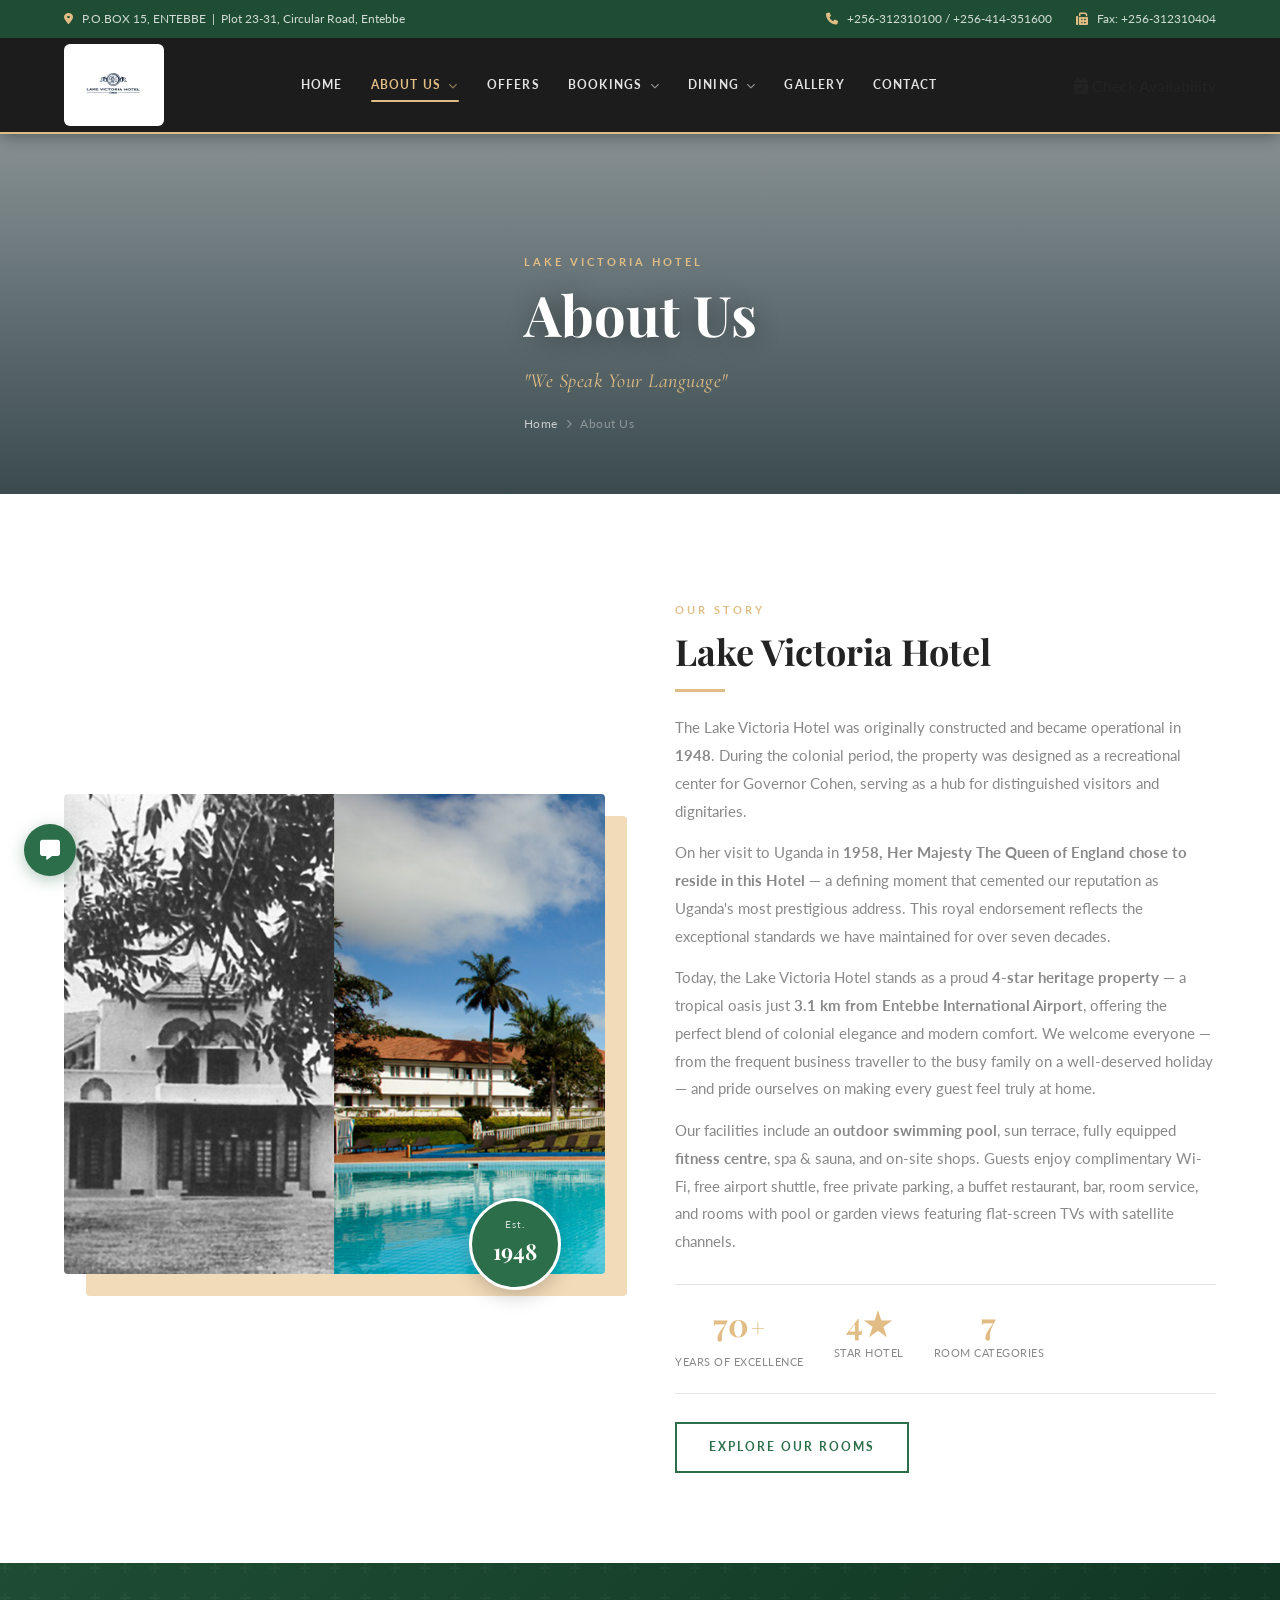
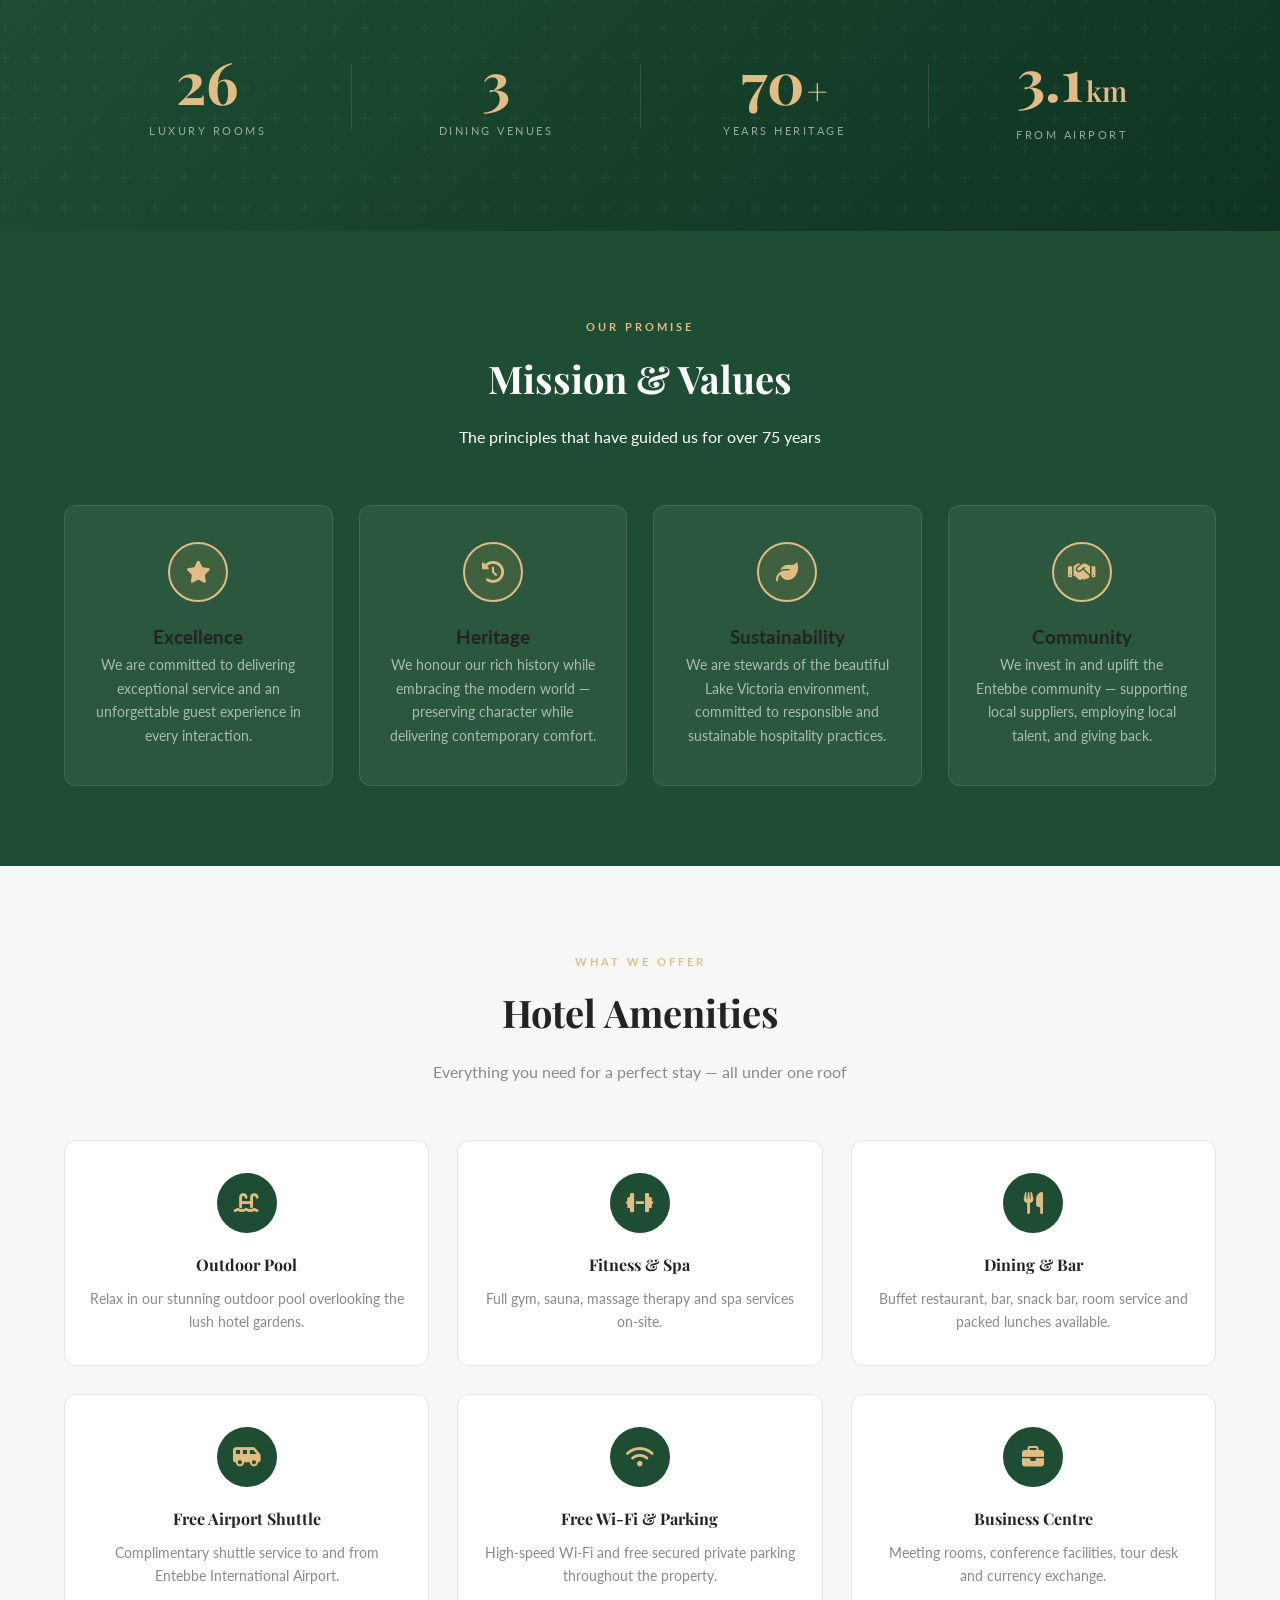
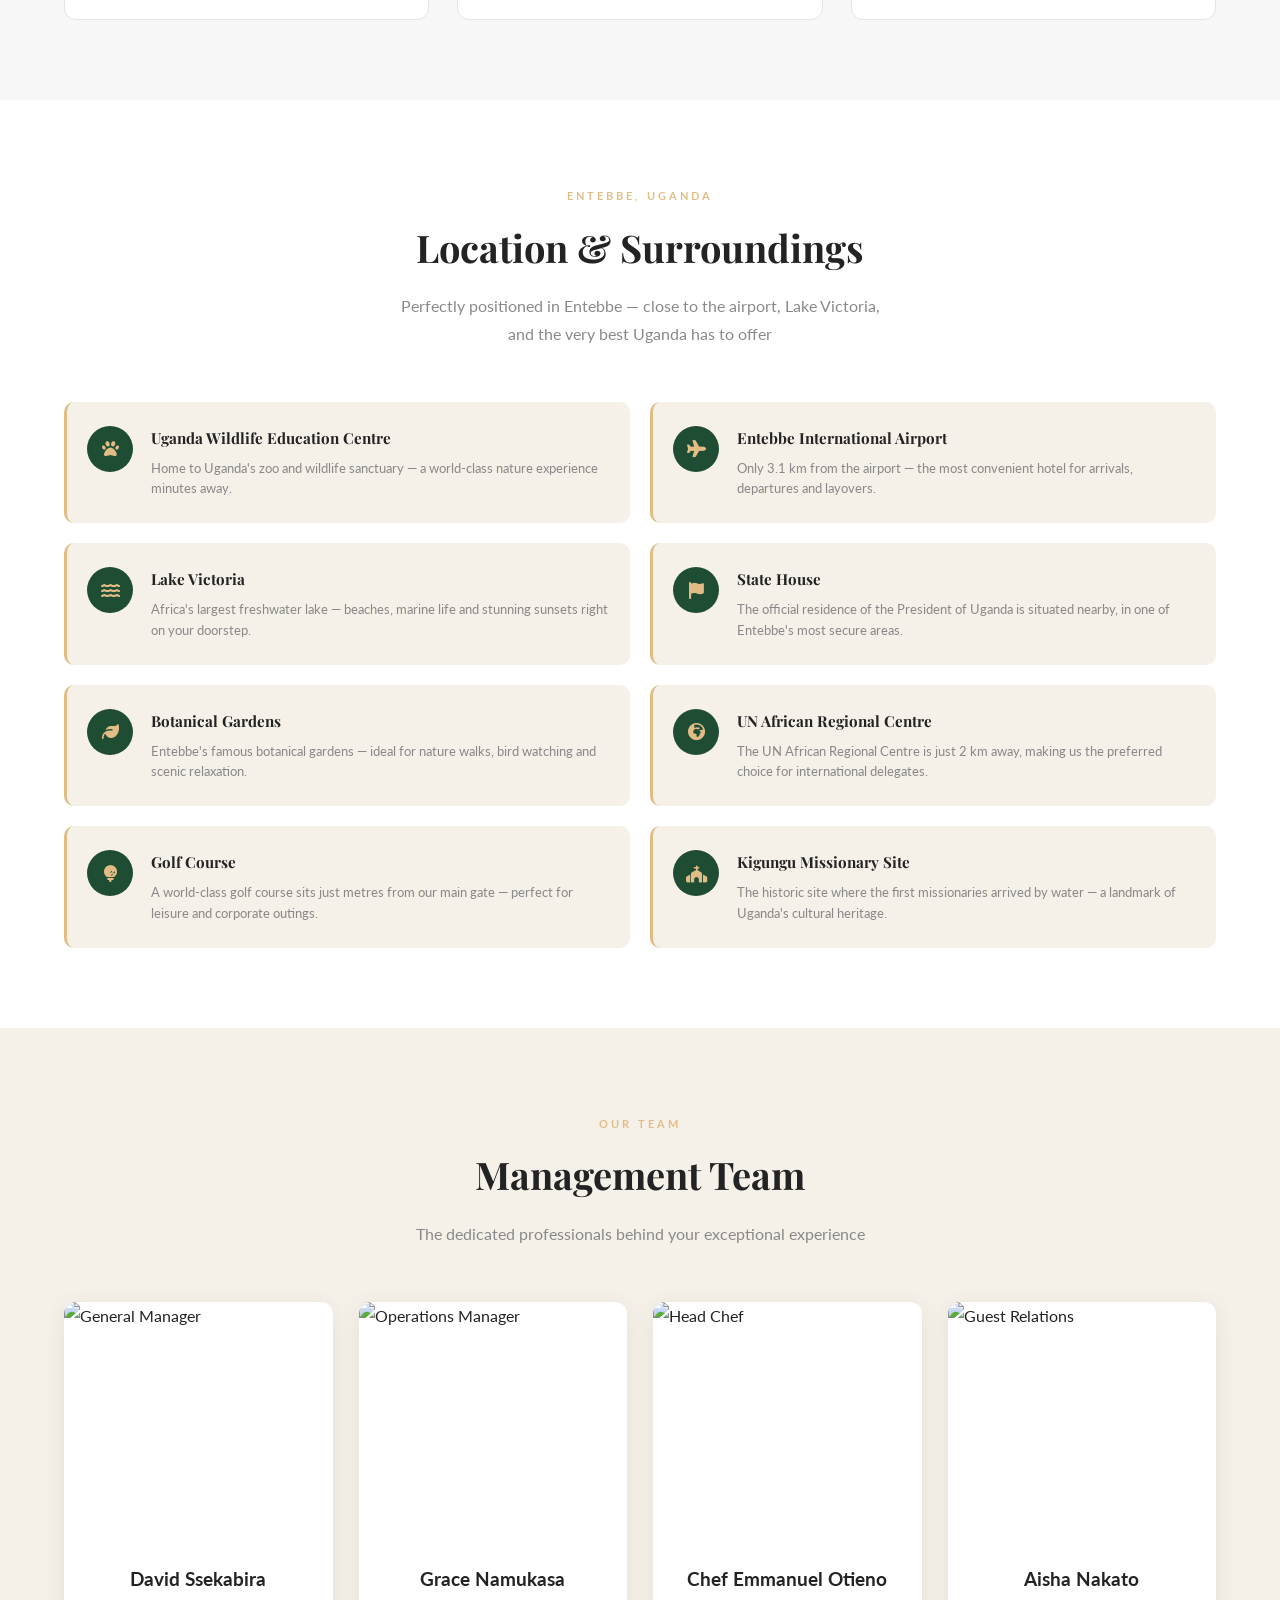
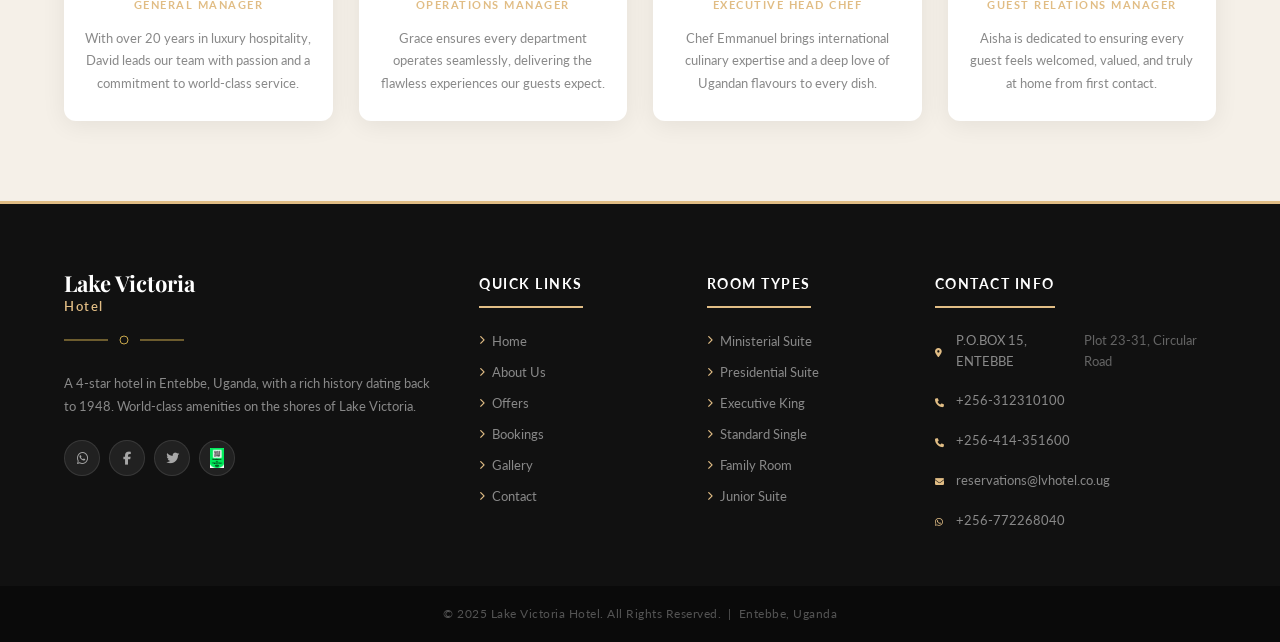
==== about.html @ cc5ab594 "Add files via upload" ====
﻿<!DOCTYPE html>
<html lang="en">
<head>
    <meta charset="UTF-8">
    <meta name="viewport" content="width=device-width, initial-scale=1.0">
    <title>About Us | Lake Victoria Hotel</title>
    <meta name="description" content="Discover the rich history and heritage of Lake Victoria Hotel, Entebbe's premier 4-star destination since 1948.">
    <meta name="theme-color" content="#2c6e49">
    <meta property="og:title" content="About Us | Lake Victoria Hotel">
    <meta property="og:description" content="Discover the rich history and heritage of Lake Victoria Hotel, Entebbe's premier 4-star destination since 1948.">
    <meta property="og:type" content="website">
    <meta property="og:url" content="https://www.lvhotel.co.ug/about.html">
    <meta property="og:image" content="https://images.unsplash.com/photo-1551882547-ff40c63fe2fa?w=1200&q=80">
    <link rel="preconnect" href="https://fonts.googleapis.com">
    <link rel="preconnect" href="https://fonts.gstatic.com" crossorigin>
    <link href="https://fonts.googleapis.com/css2?family=Playfair+Display:ital,wght@0,400;0,600;0,700;1,400&family=Cormorant+Garamond:ital,wght@0,400;0,600;1,400;1,600&family=Lato:wght@300;400;700&display=swap" rel="stylesheet">
    <link rel="stylesheet" href="css/style.css">
    <link rel="stylesheet" href="https://cdnjs.cloudflare.com/ajax/libs/font-awesome/6.4.0/css/all.min.css">
</head>
<body>

    <div id="preloader">
        <div class="preloader-inner">
            <div class="preloader-logo">LVH</div>
            <div class="preloader-tagline">Lake Victoria Hotel</div>
            <div class="preloader-bar"><div class="preloader-bar-fill"></div></div>
        </div>
    </div>
    <div id="scroll-progress"></div>

    <div class="top-bar">
        <div class="container">
            <div class="top-bar-left"><a href="https://www.google.com/maps/place/Lake+Victoria+Hotel/@0.0612,32.4435,17z" target="_blank" rel="noopener" class="top-bar-map-link"><i class="fas fa-map-marker-alt"></i> P.O.BOX 15, ENTEBBE &nbsp;|&nbsp; Plot 23-31, Circular Road, Entebbe</a></div>
            <div class="top-bar-right">
                <span><i class="fas fa-phone"></i> <a href="tel:+256312310100" class="top-bar-tel">+256-312310100</a> / <a href="tel:+256414351600" class="top-bar-tel">+256-414-351600</a></span>
                <span><i class="fas fa-fax"></i> Fax: +256-312310404</span>
            </div>
        </div>
    </div>

    <header class="header" id="header">
        <div class="container">
            <div class="header-inner">
                <a href="index.html" class="site-logo-link"><img src="assets/Hotel_Logo.png" alt="Lake Victoria Hotel" class="site-logo-img"></a>
                <nav class="main-nav" id="mainNav">
                    <button class="nav-close-btn" id="navCloseBtn" aria-label="Close menu"><i class="fas fa-times"></i></button>
                    <ul>
                        <li><a href="index.html" class="nav-link">Home</a></li>
                        <li class="has-dropdown">
                            <a href="about.html" class="nav-link">About Us <i class="fas fa-chevron-down fa-xs"></i></a>
                            <ul class="dropdown">
                                <li><a href="about.html">About Lake Victoria Hotel</a></li>
                                <li><a href="about.html#management">Management Team</a></li>
                            </ul>
                        </li>
                        <li><a href="offers.html" class="nav-link">Offers</a></li>
                        <li class="has-dropdown">
                            <a href="bookings.html" class="nav-link">Bookings <i class="fas fa-chevron-down fa-xs"></i></a>
                            <ul class="dropdown">
                                <li><a href="bookings.html#ministerial">Ministerial Suite</a></li>
                                <li><a href="bookings.html#presidential">Presidential Suite</a></li>
                                <li><a href="bookings.html#executive-king">Executive King</a></li>
                                <li><a href="bookings.html#standard">Standard Single Room</a></li>
                                <li><a href="bookings.html#family">Family Room</a></li>
                                <li><a href="bookings.html#executive-twin">Executive Twin Room</a></li>
                                <li><a href="bookings.html#junior">Junior Suite</a></li>
                            </ul>
                        </li>
                        <li class="has-dropdown">
                            <a href="dining.html" class="nav-link">Dining <i class="fas fa-chevron-down fa-xs"></i></a>
                            <ul class="dropdown">
                                <li><a href="dining.html#buffet">Buffet Restaurant</a></li>
                                <li><a href="dining.html#menu">Menu</a></li>
                            </ul>
                        </li>
                        <li><a href="gallery.html" class="nav-link">Gallery</a></li>
                        <li><a href="contact.html" class="nav-link">Contact</a></li>
                    </ul>
                </nav>
                <div class="nav-overlay" id="navOverlay"></div>
                <a href="bookings.html" class="nav-book-btn" aria-label="Book Now">
                    <i class="fas fa-calendar-check"></i>
                    <span>Check Availability</span>
                </a>
                <button class="mobile-toggle" id="mobileToggle" aria-label="Toggle navigation">
                    <span></span><span></span><span></span>
                </button>
            </div>
        </div>
    </header>

    <!-- Page Banner -->
    <section class="page-banner" style="background-image: url('https://images.unsplash.com/photo-1551882547-ff40c63fe2fa?w=1600&q=80')">
        <div class="page-banner-overlay"></div>
        <div class="container">
            <div class="page-banner-content">
                <span class="label">Lake Victoria Hotel</span>
                <h1>About Us</h1>
                <p class="banner-tagline">"We Speak Your Language"</p>
                <nav class="breadcrumb" aria-label="breadcrumb">
                    <a href="index.html">Home</a>
                    <span><i class="fas fa-chevron-right fa-xs"></i></span>
                    <span>About Us</span>
                </nav>
            </div>
        </div>
    </section>

    <!-- Full About Section -->
    <section class="about-section" id="about">
        <div class="container">
            <div class="about-grid">
                <div class="about-image-wrap">
                    <img src="assets/historical.jpg" alt="Lake Victoria Hotel — historical photo">
                    <div class="about-badge">
                        <span class="badge-year">Est.</span>
                        <span class="badge-num">1948</span>
                    </div>
                </div>
                <div class="about-content">
                    <span class="label">Our Story</span>
                    <h2>Lake Victoria Hotel</h2>
                    <div class="divider"></div>
                    <p>The Lake Victoria Hotel was originally constructed and became operational in <strong>1948</strong>. During the colonial period, the property was designed as a recreational center for Governor Cohen, serving as a hub for distinguished visitors and dignitaries.</p>
                    <p>On her visit to Uganda in <strong>1958, Her Majesty The Queen of England chose to reside in this Hotel</strong> — a defining moment that cemented our reputation as Uganda's most prestigious address. This royal endorsement reflects the exceptional standards we have maintained for over seven decades.</p>
                    <p>Today, the Lake Victoria Hotel stands as a proud <strong>4-star heritage property</strong> — a tropical oasis just <strong>3.1 km from Entebbe International Airport</strong>, offering the perfect blend of colonial elegance and modern comfort. We welcome everyone — from the frequent business traveller to the busy family on a well-deserved holiday — and pride ourselves on making every guest feel truly at home.</p>
                    <p>Our facilities include an <strong>outdoor swimming pool</strong>, sun terrace, fully equipped <strong>fitness centre</strong>, spa &amp; sauna, and on-site shops. Guests enjoy complimentary Wi-Fi, free airport shuttle, free private parking, a buffet restaurant, bar, room service, and rooms with pool or garden views featuring flat-screen TVs with satellite channels.</p>
                    <div class="about-stats">
                        <div class="stat">
                            <div class="stat-num"><strong class="counter" data-target="75">0</strong><span class="counter-suffix">+</span></div>
                            <span>Years of Excellence</span>
                        </div>
                        <div class="stat">
                            <div class="stat-num"><strong>4★</strong></div>
                            <span>Star Hotel</span>
                        </div>
                        <div class="stat">
                            <div class="stat-num"><strong class="counter" data-target="7">0</strong></div>
                            <span>Room Categories</span>
                        </div>
                    </div>
                    <a href="bookings.html" class="btn btn-outline">Explore Our Rooms</a>
                </div>
            </div>
        </div>
    </section>

    <!-- Stats Banner -->
    <section class="stats-banner">
        <div class="container">
            <div class="stats-banner-grid">
                <div class="stats-banner-item">
                    <div class="sb-num-wrap"><span class="sb-num counter" data-target="28">0</span></div>
                    <span class="sb-label">Luxury Rooms</span>
                </div>
                <div class="stats-banner-divider"></div>
                <div class="stats-banner-item">
                    <div class="sb-num-wrap"><span class="sb-num counter" data-target="3">0</span></div>
                    <span class="sb-label">Dining Venues</span>
                </div>
                <div class="stats-banner-divider"></div>
                <div class="stats-banner-item">
                    <div class="sb-num-wrap"><span class="sb-num counter" data-target="75">0</span><span class="sb-num sb-plus">+</span></div>
                    <span class="sb-label">Years Heritage</span>
                </div>
                <div class="stats-banner-divider"></div>
                <div class="stats-banner-item">
                    <div class="sb-num-wrap"><span class="sb-num">3.1</span><span class="sb-unit">km</span></div>
                    <span class="sb-label">From Airport</span>
                </div>
            </div>
        </div>
    </section>

    <!-- Mission & Values -->
    <section class="values-section">
        <div class="container">
            <div class="section-header">
                <span class="label">Our Promise</span>
                <h2>Mission &amp; Values</h2>
                <p>The principles that have guided us for over 75 years</p>
            </div>
            <div class="values-grid">
                <div class="value-card">
                    <div class="value-icon"><i class="fas fa-star"></i></div>
                    <h3>Excellence</h3>
                    <p>We are committed to delivering exceptional service and an unforgettable guest experience in every interaction.</p>
                </div>
                <div class="value-card">
                    <div class="value-icon"><i class="fas fa-history"></i></div>
                    <h3>Heritage</h3>
                    <p>We honour our rich history while embracing the modern world — preserving character while delivering contemporary comfort.</p>
                </div>
                <div class="value-card">
                    <div class="value-icon"><i class="fas fa-leaf"></i></div>
                    <h3>Sustainability</h3>
                    <p>We are stewards of the beautiful Lake Victoria environment, committed to responsible and sustainable hospitality practices.</p>
                </div>
                <div class="value-card">
                    <div class="value-icon"><i class="fas fa-handshake"></i></div>
                    <h3>Community</h3>
                    <p>We invest in and uplift the Entebbe community — supporting local suppliers, employing local talent, and giving back.</p>
                </div>
            </div>
        </div>
    </section>

    <!-- Amenities Highlights -->
    <section class="amenities-strip-section">
        <div class="container">
            <div class="section-header">
                <span class="label">What We Offer</span>
                <h2>Hotel Amenities</h2>
                <p>Everything you need for a perfect stay — all under one roof</p>
            </div>
            <div class="amenities-strip-grid">
                <div class="amenity-strip-card">
                    <div class="amenity-strip-icon"><i class="fas fa-swimming-pool"></i></div>
                    <h4>Outdoor Pool</h4>
                    <p>Relax in our stunning outdoor pool overlooking the lush hotel gardens.</p>
                </div>
                <div class="amenity-strip-card">
                    <div class="amenity-strip-icon"><i class="fas fa-dumbbell"></i></div>
                    <h4>Fitness &amp; Spa</h4>
                    <p>Full gym, sauna, massage therapy and spa services on-site.</p>
                </div>
                <div class="amenity-strip-card">
                    <div class="amenity-strip-icon"><i class="fas fa-utensils"></i></div>
                    <h4>Dining &amp; Bar</h4>
                    <p>Buffet restaurant, bar, snack bar, room service and packed lunches available.</p>
                </div>
                <div class="amenity-strip-card">
                    <div class="amenity-strip-icon"><i class="fas fa-shuttle-van"></i></div>
                    <h4>Free Airport Shuttle</h4>
                    <p>Complimentary shuttle service to and from Entebbe International Airport.</p>
                </div>
                <div class="amenity-strip-card">
                    <div class="amenity-strip-icon"><i class="fas fa-wifi"></i></div>
                    <h4>Free Wi-Fi &amp; Parking</h4>
                    <p>High-speed Wi-Fi and free secured private parking throughout the property.</p>
                </div>
                <div class="amenity-strip-card">
                    <div class="amenity-strip-icon"><i class="fas fa-briefcase"></i></div>
                    <h4>Business Centre</h4>
                    <p>Meeting rooms, conference facilities, tour desk and currency exchange.</p>
                </div>
            </div>
        </div>
    </section>

    <!-- Location & Surroundings -->
    <section class="surroundings-section">
        <div class="container">
            <div class="section-header">
                <span class="label">Entebbe, Uganda</span>
                <h2>Location &amp; Surroundings</h2>
                <p>Perfectly positioned in Entebbe — close to the airport, Lake Victoria, and the very best Uganda has to offer</p>
            </div>
            <div class="surroundings-grid" id="surroundingsGrid">
                <div class="surrounding-card">
                    <div class="surrounding-icon"><i class="fas fa-paw"></i></div>
                    <div class="surrounding-body">
                        <h4>Uganda Wildlife Education Centre</h4>
                        <p>Home to Uganda's zoo and wildlife sanctuary — a world-class nature experience minutes away.</p>
                    </div>
                </div>
                <div class="surrounding-card">
                    <div class="surrounding-icon"><i class="fas fa-plane"></i></div>
                    <div class="surrounding-body">
                        <h4>Entebbe International Airport</h4>
                        <p>Only 3.1 km from the airport — the most convenient hotel for arrivals, departures and layovers.</p>
                    </div>
                </div>
                <div class="surrounding-card">
                    <div class="surrounding-icon"><i class="fas fa-water"></i></div>
                    <div class="surrounding-body">
                        <h4>Lake Victoria</h4>
                        <p>Africa's largest freshwater lake — beaches, marine life and stunning sunsets right on your doorstep.</p>
                    </div>
                </div>
                <div class="surrounding-card">
                    <div class="surrounding-icon"><i class="fas fa-flag"></i></div>
                    <div class="surrounding-body">
                        <h4>State House</h4>
                        <p>The official residence of the President of Uganda is situated nearby, in one of Entebbe's most secure areas.</p>
                    </div>
                </div>
                <div class="surrounding-card">
                    <div class="surrounding-icon"><i class="fas fa-leaf"></i></div>
                    <div class="surrounding-body">
                        <h4>Botanical Gardens</h4>
                        <p>Entebbe's famous botanical gardens — ideal for nature walks, bird watching and scenic relaxation.</p>
                    </div>
                </div>
                <div class="surrounding-card">
                    <div class="surrounding-icon"><i class="fas fa-globe-africa"></i></div>
                    <div class="surrounding-body">
                        <h4>UN African Regional Centre</h4>
                        <p>The UN African Regional Centre is just 2 km away, making us the preferred choice for international delegates.</p>
                    </div>
                </div>
                <div class="surrounding-card">
                    <div class="surrounding-icon"><i class="fas fa-golf-ball"></i></div>
                    <div class="surrounding-body">
                        <h4>Golf Course</h4>
                        <p>A world-class golf course sits just metres from our main gate — perfect for leisure and corporate outings.</p>
                    </div>
                </div>
                <div class="surrounding-card">
                    <div class="surrounding-icon"><i class="fas fa-church"></i></div>
                    <div class="surrounding-body">
                        <h4>Kigungu Missionary Site</h4>
                        <p>The historic site where the first missionaries arrived by water — a landmark of Uganda's cultural heritage.</p>
                    </div>
                </div>
            </div>
        </div>
    </section>

    <!-- Management Team -->
    <section class="management-section" id="management">
        <div class="container">
            <div class="section-header">
                <span class="label">Our Team</span>
                <h2>Management Team</h2>
                <p>The dedicated professionals behind your exceptional experience</p>
            </div>
            <div class="management-grid" id="mgmtTeamGrid">
                <div class="mgmt-card">
                    <div class="mgmt-img">
                        <img src="https://images.unsplash.com/photo-1560250097-0b93528c311a?w=400&q=80" alt="General Manager" loading="lazy">
                    </div>
                    <div class="mgmt-body">
                        <h3>David Ssekabira</h3>
                        <span class="mgmt-role">General Manager</span>
                        <p>With over 20 years in luxury hospitality, David leads our team with passion and a commitment to world-class service.</p>
                    </div>
                </div>
                <div class="mgmt-card">
                    <div class="mgmt-img">
                        <img src="https://images.unsplash.com/photo-1573497019940-1c28c88b4f3e?w=400&q=80" alt="Operations Manager" loading="lazy">
                    </div>
                    <div class="mgmt-body">
                        <h3>Grace Namukasa</h3>
                        <span class="mgmt-role">Operations Manager</span>
                        <p>Grace ensures every department operates seamlessly, delivering the flawless experiences our guests expect.</p>
                    </div>
                </div>
                <div class="mgmt-card">
                    <div class="mgmt-img">
                        <img src="https://images.unsplash.com/photo-1581092795360-fd1ca04f0952?w=400&q=80" alt="Head Chef" loading="lazy">
                    </div>
                    <div class="mgmt-body">
                        <h3>Chef Emmanuel Otieno</h3>
                        <span class="mgmt-role">Executive Head Chef</span>
                        <p>Chef Emmanuel brings international culinary expertise and a deep love of Ugandan flavours to every dish.</p>
                    </div>
                </div>
                <div class="mgmt-card">
                    <div class="mgmt-img">
                        <img src="https://images.unsplash.com/photo-1508214751196-bcfd4ca60f91?w=400&q=80" alt="Guest Relations" loading="lazy">
                    </div>
                    <div class="mgmt-body">
                        <h3>Aisha Nakato</h3>
                        <span class="mgmt-role">Guest Relations Manager</span>
                        <p>Aisha is dedicated to ensuring every guest feels welcomed, valued, and truly at home from first contact.</p>
                    </div>
                </div>
            </div>
        </div>
    </section>

    <footer class="footer">
        <div class="footer-main"><div class="container"><div class="footer-grid">
            <div class="footer-col footer-brand">
                <div class="footer-logo">Lake Victoria<br><span>Hotel</span></div>
                <div class="footer-logo-ornament"><svg viewBox="0 0 120 12" xmlns="http://www.w3.org/2000/svg"><line x1="0" y1="6" x2="44" y2="6" stroke="#c9a84c" stroke-width="1"/><circle cx="60" cy="6" r="4" fill="none" stroke="#c9a84c" stroke-width="1"/><line x1="76" y1="6" x2="120" y2="6" stroke="#c9a84c" stroke-width="1"/></svg></div>
                <p>A 4-star hotel in Entebbe, Uganda, with a rich history dating back to 1948. World-class amenities on the shores of Lake Victoria.</p>
                <div class="footer-social">
                    <a href="https://wa.me/256772268040" target="_blank" rel="noopener" aria-label="WhatsApp"><i class="fab fa-whatsapp"></i></a>
                    <a href="#" target="_blank" rel="noopener" aria-label="Facebook"><i class="fab fa-facebook-f"></i></a>
                    <a href="#" target="_blank" rel="noopener" aria-label="Twitter"><i class="fab fa-twitter"></i></a>
                    <a href="#" aria-label="TripAdvisor" id="sfTripAdvisor"><img src="assets/tripadvisor-badge.png" alt="TripAdvisor" style="width:20px;height:20px;object-fit:contain;"></a>
                </div>
            </div>
            <div class="footer-col"><h4>Quick Links</h4><ul>
                <li><a href="index.html"><i class="fas fa-chevron-right fa-xs"></i> Home</a></li>
                <li><a href="about.html"><i class="fas fa-chevron-right fa-xs"></i> About Us</a></li>
                <li><a href="offers.html"><i class="fas fa-chevron-right fa-xs"></i> Offers</a></li>
                <li><a href="bookings.html"><i class="fas fa-chevron-right fa-xs"></i> Bookings</a></li>
                <li><a href="gallery.html"><i class="fas fa-chevron-right fa-xs"></i> Gallery</a></li>
                <li><a href="contact.html"><i class="fas fa-chevron-right fa-xs"></i> Contact</a></li>
            </ul></div>
            <div class="footer-col"><h4>Room Types</h4><ul>
                <li><a href="bookings.html#ministerial"><i class="fas fa-chevron-right fa-xs"></i> Ministerial Suite</a></li>
                <li><a href="bookings.html#presidential"><i class="fas fa-chevron-right fa-xs"></i> Presidential Suite</a></li>
                <li><a href="bookings.html#executive-king"><i class="fas fa-chevron-right fa-xs"></i> Executive King</a></li>
                <li><a href="bookings.html#standard"><i class="fas fa-chevron-right fa-xs"></i> Standard Single</a></li>
                <li><a href="bookings.html#family"><i class="fas fa-chevron-right fa-xs"></i> Family Room</a></li>
                <li><a href="bookings.html#junior"><i class="fas fa-chevron-right fa-xs"></i> Junior Suite</a></li>
            </ul></div>
            <div class="footer-col"><h4>Contact Info</h4><ul class="contact-list">
                <li><a href="https://www.google.com/maps/place/Lake+Victoria+Hotel/@0.0612,32.4435,17z" target="_blank" rel="noopener" class="footer-map-link"><i class="fas fa-map-marker-alt"></i> P.O.BOX 15, ENTEBBE<br><span>Plot 23-31, Circular Road</span></a></li>
                <li><a href="tel:+256312310100" class="footer-tel"><i class="fas fa-phone"></i> +256-312310100</a></li>
                <li><a href="tel:+256414351600" class="footer-tel"><i class="fas fa-phone"></i> +256-414-351600</a></li>
                <li><a href="mailto:reservations@lvhotel.co.ug" class="footer-tel"><i class="fas fa-envelope"></i> reservations@lvhotel.co.ug</a></li>
                <li><a href="https://wa.me/256772268040" target="_blank" rel="noopener" class="footer-tel"><i class="fab fa-whatsapp"></i> +256-772268040</a></li>
            </ul></div>
        </div></div></div>
        <div class="footer-bottom"><div class="container">
            <p>&copy; 2025 Lake Victoria Hotel. All Rights Reserved. &nbsp;|&nbsp; Entebbe, Uganda</p>
        </div></div>
    </footer>

    <button id="backToTop" class="back-to-top" aria-label="Back to top">
        <svg class="progress-ring" width="46" height="46" viewBox="0 0 46 46">
            <circle cx="23" cy="23" r="20" fill="none" stroke="rgba(255,255,255,0.15)" stroke-width="2"/>
            <circle id="progressRingFill" cx="23" cy="23" r="20" fill="none" stroke="#c9a84c" stroke-width="2" stroke-dasharray="125.7" stroke-dashoffset="125.7" stroke-linecap="round" transform="rotate(-90 23 23)"/>
        </svg>
        <i class="fas fa-arrow-up"></i>
    </button>
    <div class="mobile-book-bar" id="mobileBookBar">
        <span>Book Your Stay</span>
        <a href="bookings.html" class="btn btn-gold">BOOK NOW</a>
    </div>

    <!-- TripAdvisor Badge Modal -->
    <div class="ta-modal-overlay" id="taModalOverlay"></div>
    <div class="ta-modal" id="taModal">
        <button class="ta-modal-close" id="taModalClose">&times;</button>
        <img src="assets/tripadvisor-badge.png" alt="TripAdvisor Badge — Scan QR Code">
        <p>Scan the QR code to review us on TripAdvisor</p>
    </div>

    <!-- Feedback Widget -->
    <button class="fb-float-btn" id="feedbackBtn" title="Leave Feedback"><i class="fas fa-comment-alt"></i></button>
    <div class="fb-overlay" id="feedbackOverlay"></div>
    <div class="fb-modal" id="feedbackModal">
        <button class="fb-close" id="feedbackClose">&times;</button>
        <div class="fb-content" id="feedbackForm">
            <h3>How was your experience?</h3>
            <p>We'd love to hear from you</p>
            <div class="fb-stars" id="fbStars"></div>
            <div class="fb-rating-label" id="fbRatingLabel"></div>
            <input type="text" id="fbName" placeholder="Your name *">
            <input type="text" id="fbRoomRef" placeholder="Room No. or Walk-in (e.g. Room 12 / Walk-in)">
            <input type="email" id="fbEmail" placeholder="Email (optional)">
            <textarea id="fbMessage" rows="3" placeholder="Tell us about your experience..."></textarea>
            <button class="btn btn-gold fb-submit" id="fbSubmitBtn">Submit Feedback</button>
        </div>
        <div class="fb-success" id="feedbackSuccess" style="display:none">
            <i class="fas fa-check-circle"></i>
            <h3>Thank you!</h3>
            <p>Your feedback has been received.</p>
        </div>
    </div>

    <script src="js/site-config.js"></script>
    <script src="js/main.js"></script>
</body>
</html>
---- css/style.css ----
/* =============================================
   Lake Victoria Hotel — Redesigned Stylesheet
   ============================================= */

/* --- Reset & Base --- */
*, *::before, *::after {
    margin: 0;
    padding: 0;
    box-sizing: border-box;
}

:root {
    --green:       #2c6e49;
    --green-dark:  #1e4d33;
    --green-light: #d4edda;
    --green-mid:   #3a8a5f;
    --gold:        #e1bd85;
    --gold-dark:   #c9a060;
    --gold-light:  #f2dbb8;
    --gold-muted:  #d4aa6e;
    --dark:        #232323;
    --gray:        #898989;
    --light:       #f7f7f7;
    --cream:       #f5f0e8;
    --cream-dark:  #ede5d0;
    --white:       #ffffff;
    --border:      #e4e4e4;
    --shadow:      0 4px 20px rgba(0,0,0,0.10);
    --shadow-lg:   0 20px 60px rgba(0,0,0,0.15);
    --transition:  all 0.3s ease;
    --font-heading: 'Playfair Display', Georgia, serif;
    --font-sub:     'Cormorant Garamond', Georgia, serif;
    --font-body:    'Lato', Arial, sans-serif;
}

html { scroll-behavior: smooth; }

body {
    font-family: var(--font-body);
    color: var(--dark);
    line-height: 1.7;
    background: var(--white);
}

a { text-decoration: none; color: inherit; }
ul { list-style: none; }
img { max-width: 100%; display: block; }
button { cursor: pointer; font-family: inherit; }

/* Custom Scrollbar */
::-webkit-scrollbar { width: 6px; }
::-webkit-scrollbar-track { background: var(--cream); }
::-webkit-scrollbar-thumb { background: var(--gold); border-radius: 3px; }
::-webkit-scrollbar-thumb:hover { background: var(--gold-dark); }

.container {
    max-width: 1200px;
    margin: 0 auto;
    padding: 0 24px;
}

/* --- Typography Helpers --- */
.label {
    display: inline-block;
    font-size: 11px;
    font-weight: 700;
    letter-spacing: 3px;
    text-transform: uppercase;
    color: var(--gold);
    margin-bottom: 10px;
    font-family: var(--font-body);
}

.divider {
    width: 50px;
    height: 3px;
    background: var(--gold);
    margin: 16px 0 22px;
}

.section-header {
    text-align: center;
    margin-bottom: 55px;
}

.section-header h2 {
    font-family: var(--font-heading);
    font-size: 38px;
    color: var(--dark);
    margin-bottom: 12px;
    font-weight: 700;
}

.section-header p {
    color: var(--gray);
    font-size: 16px;
    max-width: 500px;
    margin: 0 auto;
    font-family: var(--font-body);
}

.section-header-light h2 { color: var(--white); }
.section-header-light p  { color: rgba(255,255,255,0.65); }

/* --- Buttons --- */
.btn {
    display: inline-block;
    padding: 13px 32px;
    font-size: 12px;
    font-weight: 700;
    letter-spacing: 2px;
    text-transform: uppercase;
    border: 2px solid transparent;
    transition: var(--transition);
    cursor: pointer;
    font-family: var(--font-body);
}

.btn-gold {
    background: var(--gold);
    color: var(--white);
    border-color: var(--gold);
}
.btn-gold:hover {
    background: var(--gold-dark);
    border-color: var(--gold-dark);
    transform: translateY(-2px);
    box-shadow: 0 6px 20px rgba(201,168,76,0.35);
}

.btn-green {
    background: var(--green);
    color: var(--white);
    border-color: var(--green);
}
.btn-green:hover {
    background: var(--green-dark);
    border-color: var(--green-dark);
    transform: translateY(-2px);
}

.btn-outline {
    background: transparent;
    color: var(--green);
    border-color: var(--green);
}
.btn-outline:hover {
    background: var(--green);
    color: var(--white);
    transform: translateY(-2px);
}

.btn-check {
    background: var(--gold);
    color: var(--white);
    padding: 0 32px;
    height: 48px;
    border: none;
    font-size: 12px;
    font-weight: 700;
    letter-spacing: 2px;
    text-transform: uppercase;
    white-space: nowrap;
    transition: var(--transition);
    font-family: var(--font-body);
    border-radius: 6px;
}
.btn-check:hover {
    background: var(--gold-dark);
    transform: translateY(-2px);
    box-shadow: 0 6px 20px rgba(201,168,76,0.35);
}


/* =============================================
   PRELOADER
   ============================================= */
#preloader {
    position: fixed;
    inset: 0;
    background: var(--green-dark);
    z-index: 99999;
    display: flex;
    align-items: center;
    justify-content: center;
    transition: opacity 0.7s ease, visibility 0.7s ease;
}

body.loaded #preloader {
    opacity: 0;
    visibility: hidden;
    pointer-events: none;
}

.preloader-inner { text-align: center; }

.preloader-logo {
    font-family: var(--font-heading);
    font-size: 68px;
    font-weight: 700;
    color: var(--gold);
    letter-spacing: 12px;
    animation: preloaderPulse 1.6s ease-in-out infinite;
}

.preloader-tagline {
    font-family: var(--font-body);
    color: rgba(255,255,255,0.5);
    font-size: 11px;
    letter-spacing: 4px;
    text-transform: uppercase;
    margin-top: 10px;
    margin-bottom: 28px;
}

.preloader-bar {
    width: 200px;
    height: 2px;
    background: rgba(255,255,255,0.12);
    margin: 0 auto;
    overflow: hidden;
    border-radius: 2px;
}

.preloader-bar-fill {
    height: 100%;
    background: linear-gradient(to right, var(--green-mid), var(--gold));
    border-radius: 2px;
    animation: preloadBar 1.4s ease forwards;
}

@keyframes preloaderPulse {
    0%, 100% { opacity: 1; }
    50% { opacity: 0.65; }
}
@keyframes preloadBar {
    from { width: 0; }
    to { width: 100%; }
}


/* =============================================
   SCROLL PROGRESS
   ============================================= */
#scroll-progress {
    position: fixed;
    top: 0;
    left: 0;
    height: 3px;
    width: 0%;
    background: linear-gradient(to right, var(--green-mid), var(--gold));
    z-index: 99998;
    transition: width 0.08s linear;
}


/* =============================================
   TOP BAR
   ============================================= */
.top-bar {
    background: var(--green-dark);
    color: rgba(255,255,255,0.8);
    padding: 9px 0;
    font-size: 12px;
    font-family: var(--font-body);
    position: relative;
    z-index: 1001;
}

.top-bar .container {
    display: flex;
    justify-content: space-between;
    align-items: center;
    flex-wrap: wrap;
    gap: 6px;
}

.top-bar-right {
    display: flex;
    gap: 24px;
}

.top-bar i {
    color: var(--gold);
    margin-right: 6px;
}

.top-bar-map-link,
.top-bar-tel {
    color: rgba(255,255,255,0.8);
    text-decoration: none;
}
.top-bar-map-link:hover,
.top-bar-tel:hover { color: var(--gold); }

.footer-map-link,
.footer-tel {
    color: inherit;
    text-decoration: none;
}
.footer-map-link:hover,
.footer-tel:hover { color: var(--gold); }


/* =============================================
   HEADER / NAV
   ============================================= */
.header {
    background: #1c1c1c;
    padding: 6px 0;
    position: sticky;
    top: 0;
    z-index: 1000;
    transition: background 0.4s ease, box-shadow 0.4s ease, backdrop-filter 0.4s ease;
    box-shadow: 0 2px 16px rgba(0,0,0,0.40);
    border-bottom: 2px solid var(--gold);
}

.header.scrolled {
    background: rgba(20, 20, 20, 0.97);
    backdrop-filter: blur(14px);
    -webkit-backdrop-filter: blur(14px);
    box-shadow: 0 4px 28px rgba(0,0,0,0.45);
}

.header-inner {
    display: flex;
    align-items: center;
    justify-content: space-between;
    gap: 20px;
}

/* Logo image */
.site-logo-link {
    display: flex;
    align-items: center;
    flex-shrink: 0;
    text-decoration: none;
    background: #ffffff;
    padding: 5px 14px;
    border-radius: 6px;
    transition: opacity 0.2s ease;
}
.site-logo-img {
    height: 72px;
    width: auto;
    display: block;
    object-fit: contain;
}
.site-logo-link:hover {
    opacity: 0.88;
}

/* Logo text (legacy fallback) */
.logo-text {
    font-family: var(--font-heading);
    font-size: 20px;
    font-weight: 700;
    color: var(--green);
    line-height: 1.25;
}
.logo-text span {
    color: var(--gold);
    font-size: 13px;
    font-weight: 600;
    letter-spacing: 1.5px;
    font-family: var(--font-body);
}

/* Nav */
.main-nav > ul {
    display: flex;
    align-items: center;
    gap: 2px;
}

.main-nav > ul > li {
    position: relative;
}

.main-nav > ul > li > a {
    display: block;
    padding: 10px 13px;
    font-size: 12px;
    font-weight: 700;
    color: rgba(255,255,255,0.88);
    text-transform: uppercase;
    letter-spacing: 1.2px;
    font-family: var(--font-body);
    transition: color 0.2s;
    position: relative;
}

.main-nav > ul > li > a::after {
    content: '';
    position: absolute;
    bottom: 4px;
    left: 13px;
    right: 13px;
    height: 2px;
    background: var(--gold);
    transform: scaleX(0);
    transform-origin: center;
    transition: transform 0.3s ease;
    border-radius: 1px;
}

.main-nav > ul > li > a:hover::after,
.main-nav > ul > li > a.active::after {
    transform: scaleX(1);
}

.main-nav > ul > li > a:hover,
.main-nav > ul > li > a.active {
    color: var(--gold);
}

.main-nav > ul > li > a .fa-chevron-down {
    font-size: 9px;
    vertical-align: middle;
    margin-left: 3px;
    opacity: 0.6;
}

/* Dropdown */
.dropdown {
    position: absolute;
    top: calc(100% + 4px);
    left: 0;
    background: #333333;
    min-width: 230px;
    box-shadow: 0 12px 40px rgba(0,0,0,0.30);
    border-top: 2px solid var(--gold);
    opacity: 0;
    visibility: hidden;
    transform: translateY(8px);
    transition: var(--transition);
    z-index: 200;
    border-radius: 0 0 8px 8px;
}

.has-dropdown:hover .dropdown {
    opacity: 1;
    visibility: visible;
    transform: translateY(0);
}

.dropdown li a {
    display: block;
    padding: 11px 18px;
    font-size: 12.5px;
    font-family: var(--font-body);
    color: rgba(255,255,255,0.80);
    border-bottom: 1px solid rgba(255,255,255,0.08);
    transition: var(--transition);
}

.dropdown li:last-child a { border-bottom: none; }

.dropdown li a:hover {
    background: rgba(201,168,76,0.15);
    color: var(--gold);
    padding-left: 24px;
}

/* Mobile toggle */
.mobile-toggle {
    display: none;
    flex-direction: column;
    gap: 5px;
    background: none;
    border: none;
    padding: 4px;
    z-index: 1001;
}
.mobile-toggle span {
    display: block;
    width: 24px;
    height: 2.5px;
    background: var(--gold);
    border-radius: 2px;
    transition: transform 0.35s ease, opacity 0.35s ease;
    transform-origin: center;
}

.mobile-toggle.active span:nth-child(1) {
    transform: rotate(45deg) translate(5px, 5.5px);
}
.mobile-toggle.active span:nth-child(2) {
    opacity: 0;
    transform: translateX(-8px);
}
.mobile-toggle.active span:nth-child(3) {
    transform: rotate(-45deg) translate(5px, -5.5px);
}

/* Nav close btn (mobile drawer only) */
.nav-close-btn {
    display: none;
}

/* Nav overlay (mobile) */
.nav-overlay {
    display: none;
    position: fixed;
    inset: 0;
    background: rgba(0,0,0,0.5);
    z-index: 998;
    opacity: 0;
    visibility: hidden;
    transition: opacity 0.35s, visibility 0.35s;
}

.nav-overlay.active {
    opacity: 1;
    visibility: visible;
}


/* =============================================
   HERO SLIDER
   ============================================= */
.hero-slider {
    position: relative;
    height: calc(100vh - 108px);
    min-height: 580px;
    overflow: hidden;
}

.slider-container {
    position: relative;
    height: 100%;
    overflow: hidden;
}

.slide {
    position: absolute;
    inset: 0;
    opacity: 0;
    transition: opacity 1s ease;
}

.slide.active { opacity: 1; }

.slide-bg {
    position: absolute;
    inset: 0;
    background-size: cover;
    background-position: center;
    transform: scale(1);
    transition: transform 0.1s;
}

.slide.active .slide-bg {
    animation: kenBurns 8s ease forwards;
}

@keyframes kenBurns {
    from { transform: scale(1); }
    to   { transform: scale(1.08); }
}

.slide-bg::after {
    content: '';
    position: absolute;
    inset: 0;
    background: linear-gradient(
        to bottom,
        rgba(0,0,0,0.25) 0%,
        rgba(0,0,0,0.55) 100%
    );
}

.slide-content {
    position: relative;
    z-index: 2;
    height: 100%;
    display: flex;
    flex-direction: column;
    align-items: center;
    justify-content: center;
    text-align: center;
    color: var(--white);
    padding: 0 24px;
}

.slide-label {
    font-size: 12px;
    font-family: var(--font-body);
    letter-spacing: 5px;
    text-transform: uppercase;
    color: var(--gold);
    margin-bottom: 14px;
    opacity: 0;
    animation: none;
}

.slide.active .slide-label {
    animation: fadeUp 0.8s 0.2s forwards;
}

.slide-content h1 {
    font-family: var(--font-heading);
    font-size: clamp(2rem, 5.5vw, 4rem);
    font-weight: 700;
    line-height: 1.15;
    margin-bottom: 18px;
    text-shadow: 0 2px 16px rgba(0,0,0,0.3);
    opacity: 0;
}

.slide.active h1 {
    animation: fadeUp 0.9s 0.4s forwards;
}

.slide-sub {
    font-family: var(--font-sub);
    font-size: clamp(1rem, 2.2vw, 1.3rem);
    margin-bottom: 36px;
    opacity: 0;
    color: rgba(255,255,255,0.9);
    letter-spacing: 0.5px;
}

.slide.active .slide-sub {
    animation: fadeUp 0.9s 0.6s forwards;
}

.slide-content .btn {
    opacity: 0;
}

.slide.active .btn {
    animation: fadeUp 0.9s 0.8s forwards;
}

@keyframes fadeUp {
    from { opacity: 0; transform: translateY(22px); }
    to   { opacity: 1; transform: translateY(0); }
}

/* Slider controls */
.slider-btn {
    position: absolute;
    top: 50%;
    transform: translateY(-50%);
    z-index: 10;
    background: rgba(255,255,255,0.12);
    border: 1.5px solid rgba(255,255,255,0.4);
    color: var(--white);
    width: 50px;
    height: 50px;
    border-radius: 50%;
    font-size: 16px;
    display: flex;
    align-items: center;
    justify-content: center;
    transition: var(--transition);
    backdrop-filter: blur(6px);
}

.slider-btn:hover {
    background: var(--gold);
    border-color: var(--gold);
    transform: translateY(-50%) scale(1.08);
}

.prev-btn { left: 28px; }
.next-btn { right: 28px; }

.slider-dots {
    position: absolute;
    bottom: 32px;
    left: 50%;
    transform: translateX(-50%);
    z-index: 10;
    display: flex;
    gap: 10px;
}

.dot {
    width: 8px;
    height: 8px;
    border-radius: 50%;
    background: rgba(255,255,255,0.35);
    border: 2px solid rgba(255,255,255,0.6);
    cursor: pointer;
    transition: var(--transition);
}

.dot.active {
    background: var(--gold);
    border-color: var(--gold);
    transform: scale(1.3);
}

/* Heritage badge */
.hero-badge {
    position: absolute;
    bottom: 80px;
    right: 50px;
    z-index: 10;
    width: 88px;
    height: 88px;
    border-radius: 50%;
    border: 1.5px solid var(--gold);
    display: flex;
    flex-direction: column;
    align-items: center;
    justify-content: center;
    text-align: center;
    color: var(--white);
    background: rgba(0,0,0,0.3);
    backdrop-filter: blur(6px);
    gap: 1px;
    padding: 10px;
    animation: badgePulse 3s ease-in-out infinite;
}

@keyframes badgePulse {
    0%, 100% { box-shadow: 0 0 0 0 rgba(201,168,76,0.4); }
    50%       { box-shadow: 0 0 0 8px rgba(201,168,76,0); }
}

.hb-est {
    font-size: 9px;
    letter-spacing: 2px;
    text-transform: uppercase;
    color: var(--gold);
    font-family: var(--font-body);
}
.hb-year {
    font-family: var(--font-heading);
    font-size: 22px;
    font-weight: 700;
    line-height: 1;
}
.hb-text {
    font-size: 8px;
    letter-spacing: 0.5px;
    text-transform: uppercase;
    color: rgba(255,255,255,0.65);
    font-family: var(--font-body);
    line-height: 1.3;
    text-align: center;
}


/* =============================================
   NEWS MARQUEE TICKER
   ============================================= */
.news-marquee {
    background: linear-gradient(135deg, var(--green-dark) 0%, #0f3322 100%);
    position: relative;
    z-index: 40;
    overflow: hidden;
}

.news-marquee-inner {
    display: flex;
    align-items: center;
    height: 44px;
}

.news-marquee-label {
    flex-shrink: 0;
    display: flex;
    align-items: center;
    gap: 8px;
    padding: 0 18px 0 24px;
    font-family: var(--font-body);
    font-size: 10px;
    font-weight: 700;
    letter-spacing: 2px;
    text-transform: uppercase;
    color: var(--green-dark);
    background: var(--gold);
    height: 100%;
    position: relative;
    z-index: 2;
}

.news-marquee-label::after {
    content: '';
    position: absolute;
    right: -14px;
    top: 0;
    width: 28px;
    height: 100%;
    background: var(--gold);
    transform: skewX(-12deg);
    z-index: -1;
}

.news-marquee-track {
    flex: 1;
    overflow: hidden;
    position: relative;
    margin-left: 12px;
}

.news-marquee-content {
    display: flex;
    align-items: center;
    white-space: nowrap;
    animation: marqueeScroll 35s linear infinite;
    width: max-content;
}

.news-marquee-content:hover {
    animation-play-state: paused;
}

.news-marquee-item {
    display: inline-flex;
    align-items: center;
    gap: 10px;
    padding: 0 24px;
    color: rgba(255,255,255,0.9);
    font-family: var(--font-body);
    text-decoration: none;
    transition: color 0.2s;
    cursor: pointer;
}

.news-marquee-item:hover {
    color: var(--gold);
    font-size: 13px;
    cursor: default;
}

.news-marquee-item .nmi-badge {
    font-size: 9px;
    font-weight: 700;
    letter-spacing: 1px;
    text-transform: uppercase;
    color: var(--green-dark);
    background: var(--gold);
    padding: 3px 8px;
    border-radius: 3px;
    flex-shrink: 0;
}

.news-marquee-item .nmi-title {
    font-weight: 600;
    color: #fff;
    transition: color 0.2s;
}

.news-marquee-item:hover .nmi-title {
    color: var(--gold);
}

.news-marquee-item .nmi-date {
    font-size: 11px;
    color: rgba(255,255,255,0.5);
    flex-shrink: 0;
}

.news-marquee-sep {
    display: inline-block;
    width: 5px;
    height: 5px;
    border-radius: 50%;
    background: var(--gold);
    opacity: 0.5;
    flex-shrink: 0;
}

@keyframes marqueeScroll {
    0%   { transform: translateX(0); }
    100% { transform: translateX(-50%); }
}




/* =============================================
   FLOATING BOOKING WIDGET
   ============================================= */
.booking-float-section {
    position: relative;
    z-index: 50;
    margin-top: 0;
    padding-bottom: 0;
}

.booking-card {
    background: var(--white);
    border-radius: 14px;
    box-shadow: 0 24px 64px rgba(0,0,0,0.16), 0 4px 16px rgba(0,0,0,0.08);
    padding: 26px 32px 28px;
    border-top: 4px solid var(--gold);
}

.booking-card-header {
    margin-bottom: 18px;
    color: var(--green);
    font-weight: 700;
    font-size: 13px;
    font-family: var(--font-body);
    text-transform: uppercase;
    letter-spacing: 2px;
}

.booking-card-header-top {
    display: flex;
    align-items: center;
    justify-content: space-between;
    gap: 14px;
    flex-wrap: wrap;
}

.booking-card-title {
    display: flex;
    align-items: center;
    gap: 10px;
}

.booking-card-title i {
    color: var(--gold);
    font-size: 17px;
}

/* Live Clock */
.booking-live-clock {
    display: flex;
    align-items: center;
    gap: 7px;
    font-size: 12px;
    font-weight: 600;
    letter-spacing: 0.5px;
    text-transform: none;
    color: var(--dark);
    background: var(--cream);
    border: 1px solid rgba(201, 168, 76, 0.3);
    border-radius: 20px;
    padding: 6px 14px;
}

.booking-live-clock i {
    color: var(--gold);
    font-size: 13px;
    animation: clockPulse 2s ease-in-out infinite;
}

@keyframes clockPulse {
    0%, 100% { opacity: 1; }
    50% { opacity: 0.4; }
}

.blc-time {
    font-family: var(--font-body);
    font-weight: 700;
    color: var(--green-dark);
    font-variant-numeric: tabular-nums;
}

.blc-sep {
    color: rgba(201, 168, 76, 0.5);
    font-weight: 300;
}

.blc-date {
    font-family: var(--font-body);
    font-weight: 400;
    color: #555;
}

.blc-tz {
    font-size: 9px;
    font-weight: 700;
    color: #fff;
    background: var(--green);
    border-radius: 3px;
    padding: 1px 5px;
    letter-spacing: 1px;
    text-transform: uppercase;
}

.avail-form {
    display: flex;
    align-items: flex-end;
    gap: 14px;
    flex-wrap: wrap;
}

.avail-group {
    flex: 1;
    min-width: 120px;
    display: flex;
    flex-direction: column;
    gap: 5px;
}

.avail-group label {
    font-size: 10px;
    font-weight: 700;
    letter-spacing: 1.5px;
    text-transform: uppercase;
    color: var(--gray);
    font-family: var(--font-body);
}

.avail-input {
    width: 100%;
    padding: 11px 13px;
    background: var(--light);
    border: 1.5px solid var(--border);
    color: var(--dark);
    font-size: 13px;
    font-family: var(--font-body);
    outline: none;
    border-radius: 7px;
    transition: border-color 0.2s, box-shadow 0.2s;
    height: 44px;
}

.avail-input:focus {
    border-color: var(--gold);
    box-shadow: 0 0 0 3px rgba(201,168,76,0.15);
    background: var(--white);
}

.avail-input option { color: var(--dark); background: var(--white); }


/* =============================================
   ABOUT SECTION
   ============================================= */
.about-section {
    padding: 100px 0 90px;
}

.about-grid {
    display: grid;
    grid-template-columns: 1fr 1fr;
    gap: 70px;
    align-items: center;
}

.about-image-wrap {
    position: relative;
}

.about-image-wrap img {
    width: 100%;
    height: 480px;
    object-fit: cover;
    box-shadow: 22px 22px 0 var(--gold-light);
    border-radius: 4px;
}

.about-badge {
    position: absolute;
    bottom: -16px;
    right: 44px;
    background: var(--green);
    color: var(--white);
    width: 92px;
    height: 92px;
    border-radius: 50%;
    display: flex;
    flex-direction: column;
    align-items: center;
    justify-content: center;
    box-shadow: 0 6px 20px rgba(0,0,0,0.2);
    border: 3px solid var(--white);
}

.badge-year {
    font-size: 10px;
    font-family: var(--font-body);
    letter-spacing: 1px;
    opacity: 0.8;
}

.badge-num {
    font-family: var(--font-heading);
    font-size: 22px;
    font-weight: 700;
}

.about-content h2 {
    font-family: var(--font-heading);
    font-size: 36px;
    color: var(--dark);
    margin-bottom: 6px;
    line-height: 1.2;
}

.about-content p {
    color: var(--gray);
    font-size: 15px;
    line-height: 1.85;
    margin-bottom: 14px;
    font-family: var(--font-body);
}

.about-stats {
    display: flex;
    gap: 30px;
    margin: 28px 0;
    padding: 22px 0;
    border-top: 1px solid var(--border);
    border-bottom: 1px solid var(--border);
}

.stat {
    display: flex;
    flex-direction: column;
    align-items: center;
}

.stat-num {
    display: flex;
    align-items: baseline;
    gap: 2px;
}

.stat strong {
    font-family: var(--font-heading);
    font-size: 32px;
    color: var(--gold);
    font-weight: 700;
    line-height: 1;
}

.counter-suffix {
    font-family: var(--font-heading);
    font-size: 24px;
    color: var(--gold);
    font-weight: 700;
}

.stat > span {
    font-size: 11px;
    color: var(--gray);
    font-family: var(--font-body);
    text-align: center;
    margin-top: 5px;
    letter-spacing: 0.5px;
    text-transform: uppercase;
}


/* =============================================
   STATS BANNER
   ============================================= */
.stats-banner {
    background: linear-gradient(135deg, var(--green-dark) 0%, #0f3322 100%);
    padding: 70px 0;
    position: relative;
    overflow: hidden;
}

.stats-banner::before {
    content: '';
    position: absolute;
    inset: 0;
    background: url("data:image/svg+xml,%3Csvg width='60' height='60' viewBox='0 0 60 60' xmlns='http://www.w3.org/2000/svg'%3E%3Cg fill='none' fill-rule='evenodd'%3E%3Cg fill='%23ffffff' fill-opacity='0.03'%3E%3Cpath d='M36 34v-4h-2v4h-4v2h4v4h2v-4h4v-2h-4zm0-30V0h-2v4h-4v2h4v4h2V6h4V4h-4zM6 34v-4H4v4H0v2h4v4h2v-4h4v-2H6zM6 4V0H4v4H0v2h4v4h2V6h4V4H6z'/%3E%3C/g%3E%3C/g%3E%3C/svg%3E");
}

.stats-banner-grid {
    display: flex;
    align-items: center;
    justify-content: center;
    position: relative;
    z-index: 1;
}

.stats-banner-item {
    flex: 1;
    text-align: center;
    display: flex;
    flex-direction: column;
    align-items: center;
    gap: 10px;
    padding: 16px 24px;
}

.sb-num-wrap {
    display: flex;
    align-items: baseline;
    gap: 3px;
}

.sb-num {
    font-family: var(--font-heading);
    font-size: 58px;
    font-weight: 700;
    color: var(--gold);
    line-height: 1;
}

.sb-plus {
    font-size: 36px;
}

.sb-unit {
    font-family: var(--font-heading);
    font-size: 28px;
    color: var(--gold);
    font-weight: 600;
}

.sb-label {
    font-size: 11px;
    font-family: var(--font-body);
    text-transform: uppercase;
    letter-spacing: 2.5px;
    color: rgba(255,255,255,0.55);
    margin-top: 2px;
}

.stats-banner-divider {
    width: 1px;
    height: 65px;
    background: rgba(255,255,255,0.12);
    flex-shrink: 0;
}


/* =============================================
   ACCOMMODATION
   ============================================= */
.accommodation-section {
    background: var(--cream);
    padding: 90px 0;
}

/* Rooms section: tighter top padding so room cards sit closer to availability */
.accommodation-section.rooms-section {
    padding-top: 50px;
    padding-bottom: 60px;
}

/* Amenities section: lighter padding since it follows room cards */
.accommodation-section.amenities-section {
    padding-top: 50px;
    padding-bottom: 60px;
}

/* Full-width icons grid */
.icons-grid {
    display: grid;
    grid-template-columns: repeat(6, 1fr);
    gap: 16px;
    margin-bottom: 0;
}

.icon-box {
    display: flex;
    flex-direction: column;
    align-items: center;
    text-align: center;
    gap: 10px;
    padding: 24px 12px;
    background: var(--white);
    border-radius: 8px;
    border-bottom: 3px solid var(--green);
    transition: transform 0.3s, box-shadow 0.3s, border-color 0.3s;
    box-shadow: 0 2px 12px rgba(0,0,0,0.06);
    cursor: default;
}

.icon-box:hover {
    border-color: var(--gold);
    transform: translateY(-5px);
    box-shadow: 0 10px 30px rgba(0,0,0,0.1);
}

.icon-box i {
    font-size: 28px;
    color: var(--green);
    transition: color 0.3s;
}

.icon-box:hover i { color: var(--gold); }

.icon-box span {
    font-size: 10px;
    font-family: var(--font-body);
    font-weight: 700;
    text-transform: uppercase;
    letter-spacing: 1px;
    color: var(--dark);
}

/* Room Cards */
.room-cards-grid {
    display: grid;
    grid-template-columns: repeat(3, 1fr);
    gap: 28px;
}

.room-card {
    background: var(--white);
    border-radius: 14px;
    overflow: hidden;
    box-shadow: 0 4px 20px rgba(0,0,0,0.07);
    transition: transform 0.35s ease, box-shadow 0.35s ease;
}

.room-card:hover {
    transform: translateY(-9px);
    box-shadow: 0 22px 55px rgba(0,0,0,0.13);
}

.room-card-img {
    position: relative;
    height: 220px;
    overflow: hidden;
}

.room-card-img img {
    width: 100%;
    height: 100%;
    object-fit: cover;
    transition: transform 0.65s ease;
}

.room-card:hover .room-card-img img {
    transform: scale(1.08);
}

.room-card-price {
    position: absolute;
    bottom: 0;
    right: 0;
    background: var(--gold);
    color: var(--white);
    font-size: 11px;
    font-weight: 700;
    font-family: var(--font-body);
    padding: 6px 14px;
    border-top-left-radius: 10px;
    letter-spacing: 0.5px;
}

.room-card-body {
    padding: 22px 24px;
}

.room-card-body h3 {
    font-family: var(--font-heading);
    font-size: 20px;
    color: var(--dark);
    margin-bottom: 8px;
}

.room-card-body p {
    font-size: 13px;
    color: var(--gray);
    font-family: var(--font-body);
    line-height: 1.7;
    margin-bottom: 14px;
}

.room-card-features {
    display: flex;
    gap: 16px;
    flex-wrap: wrap;
    margin-bottom: 18px;
    padding-bottom: 16px;
    border-bottom: 1px solid var(--border);
}

.room-card-features span {
    font-size: 11.5px;
    color: var(--gray);
    font-family: var(--font-body);
    display: flex;
    align-items: center;
    gap: 5px;
}

.room-card-features span i {
    color: var(--green);
    font-size: 11px;
}

.room-book-btn {
    width: 100%;
    text-align: center;
    border-radius: 7px;
    padding: 11px;
    font-size: 11px;
}


/* =============================================
   DEALS / FACILITIES  (Glassmorphism)
   ============================================= */
.deals-section {
    padding: 90px 0;
    background: #111;
}

.deals-grid {
    display: grid;
    grid-template-columns: repeat(4, 1fr);
    gap: 16px;
}

.deal-card {
    overflow: hidden;
    border-radius: 14px;
    position: relative;
}

.deal-img {
    position: relative;
    height: 380px;
    overflow: hidden;
}

.deal-img img {
    width: 100%;
    height: 100%;
    object-fit: cover;
    transition: transform 0.7s ease;
}

.deal-card:hover .deal-img img {
    transform: scale(1.09);
}

.deal-overlay-glass {
    position: absolute;
    inset: 0;
    background: linear-gradient(to bottom, rgba(0,0,0,0.06) 0%, rgba(0,0,0,0.72) 100%);
    display: flex;
    flex-direction: column;
    justify-content: space-between;
    padding: 18px;
    transition: background 0.4s ease;
}

.deal-card:hover .deal-overlay-glass {
    background: linear-gradient(to bottom, rgba(0,0,0,0.14) 0%, rgba(0,0,0,0.84) 100%);
}

.deal-tag {
    display: inline-flex;
    align-self: flex-start;
    background: var(--gold);
    color: var(--white);
    font-size: 9px;
    font-family: var(--font-body);
    font-weight: 700;
    letter-spacing: 2px;
    text-transform: uppercase;
    padding: 5px 14px;
    border-radius: 30px;
}

.deal-glass-body {
    background: rgba(255,255,255,0.09);
    backdrop-filter: blur(10px);
    -webkit-backdrop-filter: blur(10px);
    border: 1px solid rgba(255,255,255,0.14);
    border-radius: 12px;
    padding: 18px;
    transform: translateY(8px);
    transition: transform 0.4s ease;
}

.deal-card:hover .deal-glass-body {
    transform: translateY(0);
}

.deal-glass-body h3 {
    font-family: var(--font-heading);
    font-size: 20px;
    color: var(--white);
    margin-bottom: 8px;
}

.deal-glass-body p {
    font-size: 13px;
    color: rgba(255,255,255,0.72);
    font-family: var(--font-body);
    line-height: 1.6;
    margin-bottom: 14px;
}

.discover-link {
    font-size: 11px;
    font-family: var(--font-body);
    font-weight: 700;
    letter-spacing: 2px;
    text-transform: uppercase;
    color: var(--gold);
    display: inline-flex;
    align-items: center;
    gap: 8px;
    transition: gap 0.25s;
}

.discover-link:hover { gap: 14px; }


/* =============================================
   NEWS FEEDS
   ============================================= */
.news-section {
    padding: 90px 0;
    background: var(--cream);
}

.news-grid {
    display: grid;
    grid-template-columns: 1fr 1fr;
    grid-template-rows: 1fr 1fr;
    gap: 24px;
}

.news-card {
    position: relative;
    border-radius: 14px;
    overflow: hidden;
    min-height: 260px;
    background-size: cover;
    background-position: center;
    cursor: pointer;
    transition: transform 0.3s ease, box-shadow 0.3s ease;
}

.news-card.featured {
    grid-row: 1 / 3;
}

.news-card:hover {
    transform: translateY(-6px);
    box-shadow: 0 18px 45px rgba(0,0,0,0.18);
}

.news-card-overlay {
    position: absolute;
    inset: 0;
    background: linear-gradient(to bottom, rgba(0,0,0,0.05) 0%, rgba(0,0,0,0.75) 100%);
    z-index: 1;
}

.news-card-body {
    position: absolute;
    bottom: 0;
    left: 0;
    right: 0;
    padding: 28px 24px;
    z-index: 2;
}

.news-card-badge {
    display: inline-block;
    background: var(--gold);
    color: var(--dark);
    font-size: 10px;
    font-weight: 700;
    letter-spacing: 1.5px;
    text-transform: uppercase;
    padding: 4px 12px;
    border-radius: 20px;
    margin-bottom: 10px;
    font-family: var(--font-body);
}

.news-card-date {
    font-size: 12px;
    color: rgba(255,255,255,0.7);
    font-family: var(--font-body);
    margin-bottom: 6px;
}

.news-card-title {
    font-family: var(--font-heading);
    font-size: 1.15rem;
    font-weight: 700;
    color: var(--white);
    line-height: 1.3;
    margin-bottom: 8px;
}

.news-card.featured .news-card-title {
    font-size: 1.4rem;
}

.news-card-excerpt {
    font-family: var(--font-body);
    font-size: 0.85rem;
    color: rgba(255,255,255,0.8);
    line-height: 1.5;
    display: -webkit-box;
    -webkit-line-clamp: 2;
    -webkit-box-orient: vertical;
    overflow: hidden;
}


/* =============================================
   TESTIMONIALS
   ============================================= */
.testimonials-section {
    background: var(--white);
    padding: 90px 0 50px;
}

.testimonials-grid {
    display: grid;
    grid-template-columns: repeat(3, 1fr);
    gap: 28px;
}

.testi-card {
    background: var(--white);
    border-radius: 14px;
    padding: 34px 28px;
    box-shadow: 0 4px 20px rgba(0,0,0,0.07);
    position: relative;
    transition: transform 0.3s, box-shadow 0.3s;
}

.testi-card:hover {
    transform: translateY(-6px);
    box-shadow: 0 18px 45px rgba(0,0,0,0.11);
}

.testi-stars {
    color: var(--gold);
    font-size: 13px;
    letter-spacing: 2px;
    margin-bottom: 12px;
}

.testi-quote {
    font-family: var(--font-heading);
    font-size: 90px;
    color: var(--gold);
    line-height: 0.5;
    margin-bottom: 22px;
    opacity: 0.25;
    user-select: none;
}

.testi-text {
    font-family: var(--font-sub);
    font-style: italic;
    font-size: 16px;
    color: var(--dark);
    line-height: 1.85;
    margin-bottom: 26px;
}

.testi-author {
    display: flex;
    align-items: center;
    gap: 14px;
    border-top: 1px solid var(--border);
    padding-top: 20px;
}

.testi-avatar {
    width: 46px;
    height: 46px;
    border-radius: 50%;
    background: linear-gradient(135deg, var(--green), var(--green-mid));
    color: var(--white);
    font-size: 14px;
    font-weight: 700;
    font-family: var(--font-body);
    display: flex;
    align-items: center;
    justify-content: center;
    flex-shrink: 0;
    letter-spacing: 1px;
}

.testi-author strong {
    display: block;
    font-family: var(--font-body);
    font-size: 14px;
    color: var(--dark);
    margin-bottom: 3px;
    font-weight: 700;
}

.testi-author span {
    font-size: 12px;
    color: var(--gray);
    font-family: var(--font-body);
}



/* =============================================
   GALLERY
   ============================================= */
.gallery-section {
    background: var(--light);
    padding: 90px 0;
}

.gallery-filters {
    display: flex;
    justify-content: center;
    gap: 8px;
    margin-bottom: 40px;
    flex-wrap: wrap;
}

.gf-btn {
    padding: 9px 22px;
    font-size: 11px;
    font-weight: 700;
    font-family: var(--font-body);
    letter-spacing: 2px;
    text-transform: uppercase;
    background: transparent;
    border: 1.5px solid var(--border);
    color: var(--gray);
    border-radius: 30px;
    cursor: pointer;
    transition: var(--transition);
}

.gf-btn:hover,
.gf-btn.active {
    background: var(--green);
    border-color: var(--green);
    color: var(--white);
}

.gallery-grid {
    display: grid;
    grid-template-columns: repeat(3, 1fr);
    grid-template-rows: 220px 220px;
    gap: 14px;
}

.gallery-item {
    position: relative;
    overflow: hidden;
    cursor: pointer;
    border-radius: 10px;
}

.gallery-item.tall {
    grid-row: span 2;
}

.gallery-item.hidden {
    display: none;
}

.gallery-item img {
    width: 100%;
    height: 100%;
    object-fit: cover;
    transition: transform 0.55s ease;
}

.gallery-item:hover img {
    transform: scale(1.08);
}

.gallery-overlay {
    position: absolute;
    inset: 0;
    background: rgba(30,77,51,0.55);
    display: flex;
    align-items: center;
    justify-content: center;
    color: var(--white);
    font-size: 28px;
    opacity: 0;
    transition: opacity 0.35s;
    border-radius: 10px;
}

.gallery-item:hover .gallery-overlay {
    opacity: 1;
}

/* Lightbox */
.lightbox {
    position: fixed;
    inset: 0;
    background: rgba(0,0,0,0.94);
    z-index: 9999;
    display: none;
    align-items: center;
    justify-content: center;
}

.lightbox.open {
    display: flex;
}

.lightbox-img-wrap {
    max-width: 85vw;
    max-height: 85vh;
    display: flex;
    align-items: center;
    justify-content: center;
}

.lightbox-img-wrap img {
    max-width: 100%;
    max-height: 85vh;
    object-fit: contain;
    box-shadow: 0 0 80px rgba(0,0,0,0.6);
    border-radius: 6px;
}

.lightbox-close,
.lightbox-prev,
.lightbox-next {
    position: absolute;
    background: rgba(255,255,255,0.08);
    border: 1.5px solid rgba(255,255,255,0.2);
    color: var(--white);
    width: 48px;
    height: 48px;
    border-radius: 50%;
    font-size: 16px;
    display: flex;
    align-items: center;
    justify-content: center;
    transition: var(--transition);
    cursor: pointer;
}

.lightbox-close { top: 22px; right: 22px; }
.lightbox-prev  { left: 22px; top: 50%; transform: translateY(-50%); }
.lightbox-next  { right: 22px; top: 50%; transform: translateY(-50%); }

.lightbox-close:hover,
.lightbox-prev:hover,
.lightbox-next:hover {
    background: var(--gold);
    border-color: var(--gold);
}


/* =============================================
   CONTACT
   ============================================= */
.contact-section {
    padding: 90px 0;
}

.contact-grid {
    display: grid;
    grid-template-columns: 1fr 1.6fr;
    gap: 60px;
}

.contact-info {
    display: flex;
    flex-direction: column;
    gap: 24px;
}

.info-card {
    display: flex;
    gap: 16px;
    align-items: flex-start;
}

.info-icon {
    width: 48px;
    height: 48px;
    min-width: 48px;
    background: var(--green-light);
    color: var(--green);
    border-radius: 50%;
    display: flex;
    align-items: center;
    justify-content: center;
    font-size: 17px;
    margin-top: 2px;
    transition: var(--transition);
}

.info-card:hover .info-icon {
    background: var(--green);
    color: var(--white);
}

.info-card h4 {
    font-size: 13px;
    color: var(--dark);
    margin-bottom: 4px;
    font-family: var(--font-body);
    font-weight: 700;
    text-transform: uppercase;
    letter-spacing: 1px;
}

.info-card p {
    font-size: 13.5px;
    color: var(--gray);
    font-family: var(--font-body);
    line-height: 1.7;
}

.contact-social {
    display: flex;
    gap: 10px;
    margin-top: 6px;
}

.contact-social a {
    width: 40px;
    height: 40px;
    background: var(--green);
    color: var(--white);
    border-radius: 50%;
    display: flex;
    align-items: center;
    justify-content: center;
    font-size: 14px;
    transition: background 0.3s, transform 0.3s;
}

.contact-social a:hover {
    background: var(--gold);
    transform: translateY(-3px);
}

/* Form */
.contact-form {
    display: flex;
    flex-direction: column;
    gap: 16px;
}

.form-row {
    display: grid;
    grid-template-columns: 1fr 1fr;
    gap: 16px;
}

.field-group {
    display: flex;
    flex-direction: column;
    gap: 5px;
}

.field-group label {
    font-size: 11px;
    font-family: var(--font-body);
    font-weight: 700;
    text-transform: uppercase;
    letter-spacing: 1px;
    color: var(--dark);
}

.field-input {
    padding: 13px 16px;
    border: 1.5px solid var(--border);
    font-size: 14px;
    font-family: var(--font-body);
    color: var(--dark);
    background: var(--white);
    outline: none;
    transition: border-color 0.25s, box-shadow 0.25s;
    border-radius: 8px;
}

.field-input:focus {
    border-color: var(--green);
    box-shadow: 0 0 0 3px rgba(44,110,73,0.1);
}

textarea.field-input {
    resize: vertical;
    font-family: var(--font-body);
    line-height: 1.6;
}


/* =============================================
   FOOTER
   ============================================= */
.footer {
    background: #111;
    border-top: 3px solid var(--gold);
}

.footer-main { padding: 65px 0 45px; }

.footer-grid {
    display: grid;
    grid-template-columns: 2fr 1fr 1fr 1.5fr;
    gap: 40px;
}

.footer-logo {
    font-family: var(--font-heading);
    font-size: 22px;
    font-weight: 700;
    color: var(--white);
    line-height: 1.3;
}

.footer-logo span {
    display: block;
    color: var(--gold);
    font-size: 13px;
    font-weight: 600;
    letter-spacing: 1.5px;
    font-family: var(--font-body);
}

.footer-logo-ornament {
    margin: 12px 0 18px;
}
.footer-logo-ornament svg {
    width: 120px;
    height: 12px;
}

.footer-brand p {
    font-size: 13px;
    color: rgba(255,255,255,0.5);
    font-family: var(--font-body);
    line-height: 1.8;
    margin-bottom: 22px;
}

.footer-social {
    display: flex;
    gap: 9px;
}

.footer-social a {
    width: 36px;
    height: 36px;
    background: rgba(255,255,255,0.07);
    color: rgba(255,255,255,0.6);
    border-radius: 50%;
    display: flex;
    align-items: center;
    justify-content: center;
    font-size: 13px;
    border: 1px solid rgba(255,255,255,0.1);
    transition: background 0.3s, color 0.3s, border-color 0.3s, transform 0.3s;
}

.footer-social a:hover {
    background: var(--gold);
    border-color: var(--gold);
    color: var(--white);
    transform: translateY(-3px);
}

.footer-col h4 {
    color: var(--white);
    font-size: 14px;
    font-family: var(--font-body);
    font-weight: 700;
    text-transform: uppercase;
    letter-spacing: 1.5px;
    margin-bottom: 22px;
    padding-bottom: 10px;
    border-bottom: 2px solid var(--gold);
    display: inline-block;
}

.footer-col ul {
    display: flex;
    flex-direction: column;
    gap: 9px;
}

.footer-col ul li a {
    font-size: 13px;
    font-family: var(--font-body);
    color: rgba(255,255,255,0.5);
    transition: color 0.2s, padding-left 0.2s;
    display: flex;
    align-items: center;
    gap: 7px;
}

.footer-col ul li a i { font-size: 9px; color: var(--gold); }

.footer-col ul li a:hover {
    color: var(--gold);
    padding-left: 4px;
}

.contact-list li {
    font-size: 13px;
    font-family: var(--font-body);
    color: rgba(255,255,255,0.5);
    display: flex;
    gap: 10px;
    align-items: flex-start;
    line-height: 1.6;
    margin-bottom: 10px;
}

.contact-list li i {
    color: var(--gold);
    width: 14px;
    margin-top: 3px;
    flex-shrink: 0;
}

.contact-list li span {
    display: block;
    color: rgba(255,255,255,0.35);
}

.footer-bottom {
    background: rgba(0,0,0,0.4);
    padding: 18px 0;
    text-align: center;
}

.footer-bottom p {
    font-size: 12px;
    font-family: var(--font-body);
    color: rgba(255,255,255,0.3);
    letter-spacing: 0.5px;
}


/* =============================================
   BACK TO TOP
   ============================================= */
.back-to-top {
    position: fixed;
    bottom: 36px;
    right: 30px;
    z-index: 200;
    width: 46px;
    height: 46px;
    background: var(--green-dark);
    border: none;
    border-radius: 50%;
    color: var(--white);
    font-size: 14px;
    cursor: pointer;
    opacity: 0;
    transform: translateY(20px);
    transition: opacity 0.35s, transform 0.35s, background 0.25s;
    display: flex;
    align-items: center;
    justify-content: center;
}

.back-to-top.visible {
    opacity: 1;
    transform: translateY(0);
}

.back-to-top:hover {
    background: var(--gold);
}

.progress-ring {
    position: absolute;
    inset: 0;
    pointer-events: none;
}

.back-to-top i {
    position: relative;
    z-index: 1;
}


/* =============================================
   MOBILE STICKY BOOK BAR
   ============================================= */
.mobile-book-bar {
    display: none;
    position: fixed;
    bottom: 0;
    left: 0;
    right: 0;
    z-index: 100;
    background: var(--white);
    box-shadow: 0 -4px 24px rgba(0,0,0,0.12);
    padding: 12px 20px;
    align-items: center;
    justify-content: space-between;
    gap: 16px;
    border-top: 2px solid var(--gold);
}

.mobile-book-bar span {
    font-family: var(--font-heading);
    font-size: 16px;
    color: var(--dark);
    font-style: italic;
}

.mobile-book-bar .btn {
    border-radius: 7px;
    padding: 10px 22px;
    white-space: nowrap;
    font-size: 11px;
}


/* =============================================
   RESPONSIVE
   ============================================= */
@media (max-width: 1200px) {
    .deals-grid {
        grid-template-columns: repeat(2, 1fr);
    }

    .room-cards-grid {
        grid-template-columns: repeat(2, 1fr);
    }

    .menu-grid {
        grid-template-columns: repeat(2, 1fr);
    }
}

@media (max-width: 992px) {
    .icons-grid {
        grid-template-columns: repeat(4, 1fr);
    }

    .stats-banner-grid {
        flex-wrap: wrap;
        gap: 24px;
    }

    .stats-banner-item {
        flex: 0 0 calc(50% - 12px);
    }

    .stats-banner-divider {
        display: none;
    }

    .room-cards-grid {
        grid-template-columns: repeat(2, 1fr);
    }

    .testimonials-grid {
        grid-template-columns: 1fr 1fr;
    }

    .about-grid {
        gap: 40px;
    }

    .footer-grid {
        grid-template-columns: 1fr 1fr;
        gap: 32px;
    }

    .packages-grid {
        grid-template-columns: repeat(2, 1fr);
    }
}

@media (max-width: 1024px) {
    .deals-grid {
        grid-template-columns: repeat(2, 1fr);
    }

    .deal-img { height: 300px; }

    .footer-grid {
        grid-template-columns: 1fr 1fr;
        gap: 32px;
    }

    .about-grid {
        gap: 40px;
    }

    .room-cards-grid {
        grid-template-columns: repeat(2, 1fr);
    }

    .icons-grid {
        grid-template-columns: repeat(3, 1fr);
    }

    .stats-banner-grid {
        flex-wrap: wrap;
    }

    .stats-banner-divider {
        display: none;
    }

    .stats-banner-item {
        flex: 0 0 50%;
    }
}

@media (max-width: 768px) {
    /* Top bar */
    .top-bar .container {
        flex-direction: column;
        text-align: center;
        gap: 4px;
    }
    .top-bar-right {
        flex-direction: column;
        align-items: center;
        gap: 3px;
    }

    /* Mobile nav drawer */
    .main-nav {
        position: fixed;
        top: 0;
        right: 0;
        width: min(300px, 85vw);
        height: 100vh;
        background: var(--white);
        z-index: 1000;
        transform: translateX(100%);
        transition: transform 0.38s cubic-bezier(0.4, 0, 0.2, 1);
        overflow-y: auto;
        padding: 70px 0 30px;
        box-shadow: -12px 0 50px rgba(0,0,0,0.18);
    }

    .main-nav.open {
        transform: translateX(0);
    }

    .nav-overlay {
        display: block;
    }

    .nav-close-btn {
        display: flex;
        position: absolute;
        top: 16px;
        right: 16px;
        width: 36px;
        height: 36px;
        align-items: center;
        justify-content: center;
        background: none;
        border: 1.5px solid var(--border);
        border-radius: 50%;
        font-size: 15px;
        color: var(--dark);
        cursor: pointer;
        transition: var(--transition);
    }

    .nav-close-btn:hover {
        background: var(--green);
        color: var(--white);
        border-color: var(--green);
    }

    .main-nav > ul {
        flex-direction: column;
        gap: 0;
    }

    .main-nav > ul > li > a {
        padding: 14px 24px;
        border-bottom: 1px solid var(--border);
        font-size: 13px;
    }

    .main-nav > ul > li > a::after { display: none; }

    .dropdown {
        position: static;
        box-shadow: none;
        border-top: none;
        opacity: 1;
        visibility: visible;
        transform: none;
        background: var(--light);
        display: none;
        border-radius: 0;
    }

    .has-dropdown.open .dropdown {
        display: block;
    }

    .mobile-toggle { display: flex; }
    .mobile-book-bar { display: flex; }
    .back-to-top { bottom: 80px; }

    /* Hero */
    .hero-slider {
        height: calc(100vh - 150px);
        min-height: 480px;
    }
    .slide-content h1 { font-size: clamp(1.7rem, 6vw, 2.5rem); }
    .slide-label { font-size: 10px; }
    .slide-sub { font-size: 1rem; margin-bottom: 24px; }
    .hero-badge { display: none; }

    /* News Marquee */
    .news-marquee-label { padding: 0 12px 0 16px; font-size: 9px; }
    .news-marquee-label::after { right: -10px; width: 20px; }
    .news-marquee-item { font-size: 12px; padding: 0 16px; }
    .news-marquee-item .nmi-date { display: none; }


    /* Booking */
    .booking-float-section { margin-top: 0; }
    .booking-card { padding: 22px 20px; }
    .booking-card-header-top { flex-direction: column; align-items: flex-start; gap: 8px; }
    .booking-live-clock { font-size: 11px; padding: 5px 10px; }
    .avail-form { flex-direction: column; gap: 12px; }
    .avail-group { min-width: unset; }
    .btn-check { height: 48px; width: 100%; }

    /* About */
    .about-grid { grid-template-columns: 1fr; gap: 48px; }
    .about-image-wrap img { height: 320px; box-shadow: 12px 12px 0 var(--gold-light); }
    .about-section { padding: 70px 0 60px; }

    /* Deals */
    .deals-grid { grid-template-columns: 1fr 1fr; }

    /* News */
    .news-grid {
        grid-template-columns: 1fr;
        grid-template-rows: auto;
    }
    .news-card.featured {
        grid-row: auto;
    }
    .news-card {
        min-height: 260px;
    }

    /* Testimonials */
    .testimonials-grid { grid-template-columns: 1fr; }



    /* Gallery */
    .gallery-grid {
        grid-template-columns: 1fr 1fr;
        grid-template-rows: auto;
    }
    .gallery-item.tall { grid-row: span 1; }

    /* Footer */
    .footer-grid { grid-template-columns: 1fr; }

    /* Contact */
    .contact-grid { grid-template-columns: 1fr; gap: 40px; }
    .form-row { grid-template-columns: 1fr; }

    /* Section header */
    .section-header h2 { font-size: 28px; }

    /* Room cards */
    .room-cards-grid { grid-template-columns: 1fr; }
    .icons-grid { grid-template-columns: repeat(3, 1fr); }

    /* Stats banner */
    .stats-banner-item { flex: 0 0 50%; }
    .stats-banner { padding: 50px 0; }
    .sb-num { font-size: 44px; }
}

@media (max-width: 576px) {
    .about-stats {
        flex-direction: column;
        gap: 16px;
        align-items: center;
    }

    .page-banner {
        min-height: 220px;
        padding-bottom: 32px;
    }

    .page-banner-content h1 { font-size: 1.6rem; }

    .booking-card {
        padding: 18px 14px;
    }

    .footer-grid {
        grid-template-columns: 1fr;
        gap: 28px;
    }

    .contact-info-grid { grid-template-columns: 1fr; }

    .values-grid { grid-template-columns: 1fr; gap: 14px; }

    .management-grid { grid-template-columns: 1fr; }

    .section-header h2 { font-size: 24px; }
    .section-header p { font-size: 13px; }
}

@media (max-width: 480px) {
    .hero-slider {
        height: calc(100vh - 160px);
        min-height: 380px;
    }

    .about-stats { gap: 16px; }
    .about-stats .stat strong { font-size: 26px; }

    .icons-grid { grid-template-columns: repeat(2, 1fr); }
    .room-cards-grid { grid-template-columns: 1fr; }
    .room-card-features { gap: 10px; }

    .deals-grid { grid-template-columns: 1fr; }

    .gallery-grid { grid-template-columns: 1fr; }
    .gallery-item.tall { grid-row: span 1; }

    .gallery-filters { gap: 6px; }
    .gf-btn { padding: 7px 14px; font-size: 10px; }

    .stats-banner-item { flex: 0 0 100%; }
    .sb-num { font-size: 48px; }
}


/* ==============================================
   PAGE BANNER — shared inner-page component
   ============================================= */
.page-banner {
    position: relative;
    min-height: 360px;
    display: flex;
    align-items: flex-end;
    background-size: cover;
    background-position: center;
    padding-bottom: 60px;
}

.page-banner-overlay {
    position: absolute;
    inset: 0;
    background: linear-gradient(to bottom, rgba(15,35,40,0.5) 0%, rgba(15,35,40,0.82) 100%);
}

.page-banner-content {
    position: relative;
    z-index: 2;
}

.page-banner-content .label {
    color: var(--gold);
    margin-bottom: 10px;
}

.page-banner-content h1 {
    font-family: var(--font-heading);
    font-size: clamp(2.2rem, 5vw, 3.5rem);
    color: var(--white);
    font-weight: 700;
    line-height: 1.15;
    margin-bottom: 18px;
    text-shadow: 0 2px 24px rgba(0,0,0,0.45);
}

.breadcrumb {
    display: flex;
    align-items: center;
    gap: 8px;
    font-family: var(--font-body);
    font-size: 12px;
    color: rgba(255,255,255,0.5);
    letter-spacing: 0.5px;
}

.breadcrumb a {
    color: rgba(255,255,255,0.7);
    transition: color 0.2s;
}

.breadcrumb a:hover { color: var(--gold); }

.breadcrumb span { color: rgba(255,255,255,0.38); }


/* ==============================================
   LOGO AS LINK
   ============================================= */
a.logo-text {
    text-decoration: none;
    font-family: var(--font-heading);
    font-size: 22px;
    font-weight: 700;
    color: var(--dark);
    line-height: 1.25;
    letter-spacing: 0.5px;
    display: block;
}

a.logo-text span {
    font-size: 10px;
    font-family: var(--font-body);
    font-weight: 700;
    letter-spacing: 3px;
    color: var(--gold);
    text-transform: uppercase;
    display: block;
}

.header:not(.scrolled) a.logo-text { color: var(--white); }


/* ==============================================
   GALLERY EXPANDED GRID — gallery.html
   ============================================= */
.gallery-grid-expanded {
    grid-template-columns: repeat(4, 1fr);
    grid-auto-rows: 220px;
}

.gallery-grid-expanded .gallery-item.tall { grid-row: span 2; }


/* ==============================================
   VALUES SECTION — about.html
   ============================================= */
.values-section {
    background: var(--green-dark);
    padding: 80px 0;
}

.values-section .section-header h2,
.values-section .section-header p { color: var(--white); }

.values-section .section-header .label { color: var(--gold); }

.values-grid {
    display: grid;
    grid-template-columns: repeat(4, 1fr);
    gap: 26px;
    margin-top: 50px;
}

.value-card {
    background: rgba(255,255,255,0.06);
    border: 1px solid rgba(255,255,255,0.1);
    border-radius: 12px;
    padding: 36px 26px;
    text-align: center;
    transition: background 0.3s, transform 0.3s;
}

.value-card:hover {
    background: rgba(255,255,255,0.12);
    transform: translateY(-6px);
}

.value-icon {
    width: 60px;
    height: 60px;
    background: rgba(201,168,76,0.12);
    border: 2px solid var(--gold);
    border-radius: 50%;
    display: flex;
    align-items: center;
    justify-content: center;
    font-size: 22px;
    color: var(--gold);
    margin: 0 auto 20px;
    transition: background 0.3s, color 0.3s;
}

.value-card:hover .value-icon {
    background: var(--gold);
    color: var(--white);
}

.value-card h4 {
    font-family: var(--font-heading);
    font-size: 18px;
    color: var(--white);
    margin-bottom: 10px;
}

.value-card p {
    font-family: var(--font-body);
    font-size: 13.5px;
    color: rgba(255,255,255,0.6);
    line-height: 1.75;
}


/* ==============================================
   BANNER TAGLINE
   ============================================= */
.banner-tagline {
    font-family: var(--font-sub);
    font-size: 1.25rem;
    font-style: italic;
    color: var(--gold);
    margin: 6px 0 16px;
    letter-spacing: 0.5px;
}

/* ==============================================
   AMENITIES STRIP — about.html
   ============================================= */
.amenities-strip-section {
    background: var(--light);
    padding: 80px 0;
}

.amenities-strip-grid {
    display: grid;
    grid-template-columns: repeat(3, 1fr);
    gap: 28px;
    margin-top: 48px;
}

.amenity-strip-card {
    background: var(--white);
    border-radius: 12px;
    padding: 32px 24px;
    text-align: center;
    border: 1px solid var(--border);
    transition: transform 0.3s ease, box-shadow 0.3s ease;
}

.amenity-strip-card:hover {
    transform: translateY(-4px);
    box-shadow: 0 12px 32px rgba(0,0,0,0.10);
}

.amenity-strip-icon {
    width: 60px;
    height: 60px;
    background: var(--green-dark);
    border-radius: 50%;
    display: flex;
    align-items: center;
    justify-content: center;
    margin: 0 auto 18px;
}

.amenity-strip-icon i {
    font-size: 22px;
    color: var(--gold);
}

.amenity-strip-card h4 {
    font-family: var(--font-heading);
    font-size: 1rem;
    color: var(--dark);
    margin-bottom: 10px;
}

.amenity-strip-card p {
    font-size: 0.875rem;
    color: var(--gray);
    line-height: 1.6;
}

/* ==============================================
   SURROUNDINGS SECTION — about.html
   ============================================= */
.surroundings-section {
    background: var(--white);
    padding: 80px 0;
}

.surroundings-grid {
    display: grid;
    grid-template-columns: repeat(2, 1fr);
    gap: 20px;
    margin-top: 48px;
}

.surrounding-card {
    display: flex;
    align-items: flex-start;
    gap: 18px;
    background: var(--cream);
    border-radius: 10px;
    padding: 24px 20px;
    border-left: 3px solid var(--gold);
    transition: transform 0.3s ease, box-shadow 0.3s ease;
}

.surrounding-card:hover {
    transform: translateY(-3px);
    box-shadow: 0 8px 24px rgba(0,0,0,0.08);
}

.surrounding-icon {
    width: 46px;
    height: 46px;
    background: var(--green-dark);
    border-radius: 50%;
    display: flex;
    align-items: center;
    justify-content: center;
    flex-shrink: 0;
}

.surrounding-icon i {
    font-size: 17px;
    color: var(--gold);
}

.surrounding-body h4 {
    font-family: var(--font-heading);
    font-size: 0.95rem;
    color: var(--dark);
    margin-bottom: 6px;
}

.surrounding-body p {
    font-size: 0.84rem;
    color: var(--gray);
    line-height: 1.55;
}

@media (max-width: 900px) {
    .amenities-strip-grid { grid-template-columns: repeat(2, 1fr); }
}
@media (max-width: 600px) {
    .amenities-strip-grid { grid-template-columns: 1fr; }
    .surroundings-grid    { grid-template-columns: 1fr; }
}

/* ==============================================
   MANAGEMENT SECTION — about.html
   ============================================= */
.management-section {
    background: var(--cream);
    padding: 80px 0;
}

.management-grid {
    display: grid;
    grid-template-columns: repeat(4, 1fr);
    gap: 26px;
    margin-top: 50px;
}

.mgmt-card {
    background: var(--white);
    border-radius: 12px;
    overflow: hidden;
    box-shadow: 0 4px 24px rgba(0,0,0,0.07);
    transition: transform 0.3s, box-shadow 0.3s;
}

.mgmt-card:hover {
    transform: translateY(-6px);
    box-shadow: 0 14px 42px rgba(0,0,0,0.12);
}

.mgmt-img {
    width: 100%;
    height: 240px;
    object-fit: cover;
    display: block;
}

.mgmt-body {
    padding: 22px 20px 26px;
    text-align: center;
}

.mgmt-body h4 {
    font-family: var(--font-heading);
    font-size: 18px;
    color: var(--dark);
    margin-bottom: 4px;
}

.mgmt-role {
    font-family: var(--font-body);
    font-size: 11px;
    font-weight: 700;
    letter-spacing: 1.5px;
    text-transform: uppercase;
    color: var(--gold);
    display: block;
    margin-bottom: 12px;
}

.mgmt-body p {
    font-family: var(--font-body);
    font-size: 13px;
    color: var(--gray);
    line-height: 1.75;
}


/* ==============================================
   DINING SECTIONS — dining.html
   ============================================= */
.dining-section { padding: 80px 0; }

.dining-section:nth-child(even) { background: var(--cream); }

.dining-grid {
    display: grid;
    grid-template-columns: 1fr 1fr;
    gap: 60px;
    align-items: center;
    margin-top: 50px;
}

.dining-grid-reverse { direction: rtl; }
.dining-grid-reverse > * { direction: ltr; }

.dining-img {
    width: 100%;
    height: 420px;
    object-fit: cover;
    border-radius: 12px;
    box-shadow: 0 16px 48px rgba(0,0,0,0.14);
}

.dining-content .label { margin-bottom: 10px; }

.dining-content h2 {
    font-family: var(--font-heading);
    font-size: clamp(1.8rem, 3vw, 2.5rem);
    color: var(--dark);
    margin-bottom: 18px;
    line-height: 1.2;
}

.dining-content > p {
    font-family: var(--font-body);
    font-size: 15px;
    color: var(--gray);
    line-height: 1.8;
    margin-bottom: 28px;
}

.dining-alt {
    display: block;
    font-family: var(--font-sub);
    font-size: 14px;
    font-style: italic;
    color: var(--green);
    background: rgba(44,110,73,0.07);
    border-left: 3px solid var(--green);
    padding: 10px 16px;
    border-radius: 0 6px 6px 0;
    margin-bottom: 28px;
    line-height: 1.65;
}

.dining-hours {
    display: flex;
    flex-direction: column;
    gap: 10px;
}

.hour-item {
    display: flex;
    align-items: center;
    gap: 14px;
    padding: 12px 16px;
    background: var(--white);
    border-radius: 8px;
    border: 1px solid var(--border);
}

.hour-item i {
    width: 36px;
    height: 36px;
    min-width: 36px;
    background: rgba(44,110,73,0.09);
    color: var(--green);
    border-radius: 50%;
    display: flex;
    align-items: center;
    justify-content: center;
    font-size: 14px;
}

.hour-item div { display: flex; flex-direction: column; }

.hour-item strong {
    font-family: var(--font-body);
    font-size: 13px;
    font-weight: 700;
    color: var(--dark);
    margin-bottom: 1px;
}

.hour-item span {
    font-family: var(--font-body);
    font-size: 12.5px;
    color: var(--gray);
}

.dining-cta {
    display: inline-flex;
    align-items: center;
    gap: 8px;
    margin-top: 28px;
}


/* ==============================================
   MENU SECTION — dining.html
   ============================================= */
.menu-section {
    background: var(--green-dark);
    padding: 80px 0;
}

.menu-section .section-header h2,
.menu-section .section-header p { color: var(--white); }

.menu-section .section-header .label { color: var(--gold); }

.menu-grid {
    display: grid;
    grid-template-columns: repeat(4, 1fr);
    gap: 24px;
    margin-top: 50px;
}

.menu-col {
    background: rgba(255,255,255,0.06);
    border-radius: 10px;
    padding: 28px 22px;
    border: 1px solid rgba(255,255,255,0.08);
}

.menu-col-header {
    display: flex;
    align-items: center;
    gap: 12px;
    margin-bottom: 20px;
    padding-bottom: 16px;
    border-bottom: 1px solid rgba(255,255,255,0.12);
}

.menu-col-header i { font-size: 18px; color: var(--gold); }

.menu-col-header h3 {
    font-family: var(--font-heading);
    font-size: 18px;
    color: var(--white);
    font-weight: 600;
}

.menu-list {
    display: flex;
    flex-direction: column;
    gap: 14px;
}

.menu-list li {
    display: flex;
    justify-content: space-between;
    align-items: flex-start;
    gap: 10px;
    font-family: var(--font-body);
}

.menu-item-name {
    font-size: 13.5px;
    color: rgba(255,255,255,0.75);
    line-height: 1.5;
    flex: 1;
}

.menu-item-price {
    font-size: 13px;
    font-weight: 700;
    color: var(--gold-light);
    white-space: nowrap;
    flex-shrink: 0;
}

.menu-note {
    display: block;
    font-size: 11px;
    color: rgba(255,255,255,0.38);
    font-style: italic;
    margin-top: 18px;
    line-height: 1.6;
    border-top: 1px solid rgba(255,255,255,0.08);
    padding-top: 14px;
}

.menu-cta { text-align: center; margin-top: 50px; }

.menu-cats-grid {
    display: grid;
    grid-template-columns: repeat(3, 1fr);
    gap: 20px;
    margin-top: 50px;
}

.menu-cat-btn {
    display: flex;
    flex-direction: column;
    align-items: center;
    justify-content: center;
    gap: 14px;
    padding: 34px 20px;
    background: rgba(255,255,255,0.06);
    border: 1px solid rgba(255,255,255,0.10);
    border-radius: 10px;
    text-decoration: none;
    cursor: pointer;
    transition: background 0.3s, border-color 0.3s, transform 0.22s;
}

.menu-cat-btn:hover {
    background: rgba(201,168,76,0.14);
    border-color: var(--gold);
    transform: translateY(-4px);
}

.menu-cat-btn i {
    font-size: 2rem;
    color: var(--gold);
}

.menu-cat-btn span {
    font-family: var(--font-heading);
    font-size: 15px;
    font-weight: 600;
    color: var(--white);
    text-align: center;
    line-height: 1.3;
}

.menu-cat-btn.no-file {
    opacity: 0.45;
    cursor: default;
    pointer-events: none;
}

@media (max-width: 768px) {
    .menu-cats-grid { grid-template-columns: repeat(2, 1fr); gap: 14px; }
}

@media (max-width: 480px) {
    .menu-cats-grid { grid-template-columns: repeat(2, 1fr); gap: 10px; }
    .menu-cat-btn { padding: 24px 14px; gap: 10px; }
    .menu-cat-btn i { font-size: 1.6rem; }
    .menu-cat-btn span { font-size: 13px; }
}


/* ==============================================
   PACKAGES SECTION — offers.html
   ============================================= */
.packages-section {
    padding: 80px 0;
    background: var(--cream);
}

.packages-grid {
    display: grid;
    grid-template-columns: repeat(3, 1fr);
    gap: 28px;
    margin-top: 50px;
}

.package-card {
    background: var(--white);
    border-radius: 14px;
    overflow: hidden;
    box-shadow: 0 4px 24px rgba(0,0,0,0.07);
    transition: transform 0.3s, box-shadow 0.3s;
}

.package-card:hover {
    transform: translateY(-8px);
    box-shadow: 0 18px 50px rgba(0,0,0,0.12);
}

.package-img-wrap {
    position: relative;
    overflow: hidden;
}

.package-img-wrap img {
    width: 100%;
    height: 220px;
    object-fit: cover;
    display: block;
    transition: transform 0.5s ease;
}

.package-card:hover .package-img-wrap img { transform: scale(1.06); }

.package-badge {
    position: absolute;
    top: 14px;
    right: 14px;
    background: var(--gold);
    color: var(--white);
    font-family: var(--font-body);
    font-size: 10px;
    font-weight: 700;
    letter-spacing: 1.5px;
    text-transform: uppercase;
    padding: 5px 13px;
    border-radius: 20px;
}

.package-body { padding: 28px 26px 32px; }

.package-body .label { margin-bottom: 8px; }

.package-body h3 {
    font-family: var(--font-heading);
    font-size: 22px;
    color: var(--dark);
    margin-bottom: 12px;
    line-height: 1.2;
}

.package-body > p {
    font-family: var(--font-body);
    font-size: 14px;
    color: var(--gray);
    line-height: 1.75;
    margin-bottom: 20px;
}

.package-includes {
    display: flex;
    flex-direction: column;
    gap: 8px;
    margin-bottom: 24px;
    padding: 16px;
    background: var(--cream);
    border-radius: 8px;
}

.package-includes li {
    display: flex;
    align-items: center;
    gap: 9px;
    font-family: var(--font-body);
    font-size: 13px;
    color: var(--gray);
}

.package-includes li i {
    color: var(--green);
    width: 14px;
    flex-shrink: 0;
    font-size: 12px;
}


/* ==============================================
   BOOKING INLINE SECTION — bookings.html
   ============================================= */
.booking-inline-section {
    background: var(--green-dark);
    padding: 36px 0;
}

.booking-inline-section .booking-card {
    margin: 0 auto;
    max-width: 920px;
}


/* ==============================================
   SECTION CTA — shared
   ============================================= */
.section-cta { text-align: center; margin-top: 50px; }

.section-cta > p {
    font-family: var(--font-body);
    font-size: 14px;
    color: var(--gray);
    margin-bottom: 20px;
    line-height: 1.7;
}


/* ==============================================
   CONTACT PAGE — Info Cards
   ============================================= */
.contact-info-grid {
    display: grid;
    grid-template-columns: repeat(4, 1fr);
    gap: 22px;
    margin-top: 50px;
}

.contact-info-card {
    background: var(--white);
    border-radius: 12px;
    padding: 32px 22px;
    box-shadow: 0 4px 20px rgba(0,0,0,0.06);
    border-bottom: 3px solid transparent;
    transition: border-color 0.3s, transform 0.3s, box-shadow 0.3s;
    text-align: center;
}

.contact-info-card:hover {
    border-color: var(--gold);
    transform: translateY(-5px);
    box-shadow: 0 12px 36px rgba(0,0,0,0.1);
}

.ci-icon {
    width: 56px;
    height: 56px;
    background: rgba(44,110,73,0.09);
    color: var(--green);
    border-radius: 50%;
    display: flex;
    align-items: center;
    justify-content: center;
    font-size: 20px;
    margin: 0 auto 18px;
    transition: background 0.3s, color 0.3s;
}

.contact-info-card:hover .ci-icon {
    background: var(--green);
    color: var(--white);
}

.contact-info-card h4 {
    font-family: var(--font-heading);
    font-size: 17px;
    color: var(--dark);
    margin-bottom: 10px;
}

.contact-info-card p {
    font-family: var(--font-body);
    font-size: 13.5px;
    color: var(--gray);
    line-height: 1.75;
    margin-bottom: 16px;
}

.ci-link {
    font-family: var(--font-body);
    font-size: 12px;
    font-weight: 700;
    letter-spacing: 1px;
    text-transform: uppercase;
    color: var(--green);
    display: inline-flex;
    align-items: center;
    gap: 6px;
    transition: color 0.2s, gap 0.2s;
}

.ci-link:hover { color: var(--gold); gap: 10px; }


/* ==============================================
   CONTACT PAGE — Main Form + Aside Grid
   ============================================= */
.contact-main-grid {
    display: grid;
    grid-template-columns: 1.4fr 1fr;
    gap: 60px;
    align-items: start;
}

.contact-form-header { margin-bottom: 30px; }

.contact-form-header .label { margin-bottom: 10px; }

.contact-form-header h3 {
    font-family: var(--font-heading);
    font-size: 28px;
    color: var(--dark);
    margin-bottom: 12px;
    line-height: 1.25;
}

.contact-form-header p {
    font-family: var(--font-body);
    font-size: 14px;
    color: var(--gray);
    line-height: 1.8;
}

.cf-row {
    display: grid;
    grid-template-columns: 1fr 1fr;
    gap: 16px;
    margin-bottom: 16px;
}

.cf-group {
    display: flex;
    flex-direction: column;
    gap: 6px;
    margin-bottom: 16px;
}

.cf-row .cf-group { margin-bottom: 0; }

.cf-group label {
    font-family: var(--font-body);
    font-size: 11px;
    font-weight: 700;
    text-transform: uppercase;
    letter-spacing: 1px;
    color: var(--dark);
}

.cf-group input,
.cf-group select,
.cf-group textarea {
    padding: 13px 16px;
    border: 1.5px solid var(--border);
    border-radius: 8px;
    font-size: 14px;
    font-family: var(--font-body);
    color: var(--dark);
    background: var(--white);
    outline: none;
    transition: border-color 0.25s, box-shadow 0.25s;
    -webkit-appearance: none;
    appearance: none;
}

.cf-group input:focus,
.cf-group select:focus,
.cf-group textarea:focus {
    border-color: var(--green);
    box-shadow: 0 0 0 3px rgba(44,110,73,0.1);
}

.cf-group select {
    background-image: url("data:image/svg+xml,%3Csvg xmlns='http://www.w3.org/2000/svg' width='12' height='8' viewBox='0 0 12 8'%3E%3Cpath d='M1 1l5 5 5-5' stroke='%23666' stroke-width='1.5' fill='none' stroke-linecap='round'/%3E%3C/svg%3E");
    background-repeat: no-repeat;
    background-position: right 14px center;
    padding-right: 38px;
    cursor: pointer;
}

.cf-group textarea {
    resize: vertical;
    min-height: 140px;
    line-height: 1.65;
}

.btn-wide {
    width: 100%;
    justify-content: center;
    display: flex;
    align-items: center;
    gap: 10px;
    padding: 16px;
    font-size: 12px;
    border-radius: 8px;
}

.cf-success {
    display: flex;
    align-items: center;
    gap: 12px;
    background: rgba(44,110,73,0.08);
    border: 1px solid rgba(44,110,73,0.3);
    border-radius: 8px;
    padding: 14px 18px;
    margin-top: 14px;
    font-family: var(--font-body);
    font-size: 14px;
    color: var(--green);
    line-height: 1.6;
}

.cf-success i { font-size: 20px; flex-shrink: 0; }

.contact-aside-inner {
    background: var(--white);
    border-radius: 14px;
    overflow: hidden;
    box-shadow: 0 6px 32px rgba(0,0,0,0.08);
    position: sticky;
    top: 90px;
}

.contact-aside-img img {
    width: 100%;
    height: 200px;
    object-fit: cover;
    display: block;
}

.contact-aside-body { padding: 28px 26px 30px; }

.contact-aside-body h4 {
    font-family: var(--font-heading);
    font-size: 20px;
    color: var(--dark);
    margin-bottom: 10px;
}

.contact-aside-body > p {
    font-family: var(--font-body);
    font-size: 13.5px;
    color: var(--gray);
    line-height: 1.75;
    margin-bottom: 20px;
}

.contact-aside-list {
    display: flex;
    flex-direction: column;
    gap: 10px;
    margin-bottom: 24px;
}

.contact-aside-list li {
    display: flex;
    align-items: flex-start;
    gap: 11px;
    font-family: var(--font-body);
    font-size: 13px;
    color: var(--gray);
    line-height: 1.55;
}

.contact-aside-list li i {
    color: var(--green);
    width: 16px;
    flex-shrink: 0;
    margin-top: 2px;
}

.contact-aside-social {
    display: flex;
    align-items: center;
    gap: 10px;
    padding-top: 18px;
    border-top: 1px solid var(--border);
}

.contact-aside-social span {
    font-family: var(--font-body);
    font-size: 12px;
    color: var(--gray);
    font-weight: 700;
    text-transform: uppercase;
    letter-spacing: 0.5px;
}

.contact-aside-social a {
    width: 34px;
    height: 34px;
    background: var(--green);
    color: var(--white);
    border-radius: 50%;
    display: flex;
    align-items: center;
    justify-content: center;
    font-size: 13px;
    transition: background 0.3s, transform 0.3s;
}

.contact-aside-social a:hover {
    background: var(--gold);
    transform: translateY(-2px);
}


/* ==============================================
   MAP SECTION — contact.html
   ============================================= */
.map-section { background: var(--green-dark); }

.map-header {
    padding: 50px 0 30px;
    text-align: center;
}

.map-header h3 {
    font-family: var(--font-heading);
    font-size: 28px;
    color: var(--white);
    margin-top: 8px;
}

.map-embed { line-height: 0; }

.map-embed iframe {
    display: block;
    width: 100%;
    filter: grayscale(20%) brightness(0.88);
}


/* ==============================================
   RESPONSIVE — new multi-page components
   ============================================= */
@media (max-width: 1024px) {
    .values-grid { grid-template-columns: repeat(2, 1fr); }
    .management-grid { grid-template-columns: repeat(2, 1fr); }
    .menu-grid { grid-template-columns: repeat(2, 1fr); }
    .packages-grid { grid-template-columns: repeat(2, 1fr); }
    .contact-info-grid { grid-template-columns: repeat(2, 1fr); }
    .contact-main-grid { gap: 40px; }
    .gallery-grid-expanded { grid-template-columns: repeat(3, 1fr); }
}

@media (max-width: 768px) {
    .page-banner { min-height: 260px; padding-bottom: 40px; }
    .page-banner-content h1 { font-size: 2rem; }

    .values-grid { grid-template-columns: 1fr 1fr; gap: 16px; }
    .management-grid { grid-template-columns: 1fr 1fr; gap: 20px; }

    .dining-grid { grid-template-columns: 1fr; gap: 36px; }
    .dining-grid-reverse { direction: ltr; }
    .dining-img { height: 280px; }

    .menu-grid { grid-template-columns: 1fr 1fr; }
    .packages-grid { grid-template-columns: 1fr; }

    .contact-info-grid { grid-template-columns: 1fr 1fr; }
    .contact-main-grid { grid-template-columns: 1fr; }
    .contact-aside-inner { position: static; }
    .cf-row { grid-template-columns: 1fr; }

    .gallery-grid-expanded {
        grid-template-columns: repeat(2, 1fr);
        grid-auto-rows: 180px;
    }
}

@media (max-width: 480px) {
    .values-grid { grid-template-columns: 1fr; }
    .management-grid { grid-template-columns: 1fr; }
    .menu-grid { grid-template-columns: 1fr; }
    .contact-info-grid { grid-template-columns: 1fr; }
    .gallery-grid-expanded {
        grid-template-columns: 1fr;
        grid-auto-rows: 200px;
    }
}


/* =============================================
   BOOKING MODAL
   ============================================= */
.booking-modal {
    position: fixed;
    inset: 0;
    z-index: 2000;
    display: none;
    align-items: center;
    justify-content: center;
    padding: 24px;
}

.booking-modal.open {
    display: flex;
}

.booking-modal-overlay {
    position: absolute;
    inset: 0;
    background: rgba(0, 0, 0, 0.55);
    backdrop-filter: blur(4px);
    -webkit-backdrop-filter: blur(4px);
}

.booking-modal-card {
    position: relative;
    background: var(--white);
    border-radius: 14px;
    box-shadow: 0 24px 80px rgba(0, 0, 0, 0.25);
    border-top: 4px solid var(--gold);
    max-width: 520px;
    width: 100%;
    padding: 32px 30px 28px;
    max-height: 90vh;
    overflow-y: auto;
    animation: bmSlideUp 0.35s ease;
}

@keyframes bmSlideUp {
    from { opacity: 0; transform: translateY(30px); }
    to   { opacity: 1; transform: translateY(0); }
}

.booking-modal-close {
    position: absolute;
    top: 14px;
    right: 16px;
    width: 34px;
    height: 34px;
    border: none;
    background: var(--light);
    border-radius: 50%;
    font-size: 20px;
    color: var(--gray);
    display: flex;
    align-items: center;
    justify-content: center;
    transition: var(--transition);
    line-height: 1;
}

.booking-modal-close:hover {
    background: var(--cream-dark);
    color: var(--dark);
}

.booking-modal-header {
    display: flex;
    align-items: center;
    justify-content: space-between;
    gap: 12px;
    margin-bottom: 24px;
    padding-bottom: 16px;
    border-bottom: 1px solid var(--border);
}

.booking-modal-header h3 {
    font-family: var(--font-heading);
    font-size: 22px;
    font-weight: 700;
    color: var(--dark);
}

.booking-modal-price {
    font-family: var(--font-body);
    font-size: 13px;
    font-weight: 700;
    color: var(--gold-dark);
    background: rgba(201, 168, 76, 0.12);
    padding: 5px 14px;
    border-radius: 20px;
    white-space: nowrap;
    letter-spacing: 0.5px;
}

.bm-surcharge {
    display: inline-block;
    font-family: var(--font-body);
    font-size: 12px;
    font-weight: 600;
    color: #c0392b;
    background: rgba(192, 57, 43, 0.08);
    padding: 4px 12px;
    border-radius: 20px;
    margin-left: 6px;
    letter-spacing: 0.3px;
}

.bm-row {
    display: grid;
    grid-template-columns: 1fr 1fr;
    gap: 14px;
    margin-bottom: 14px;
}

.bm-group {
    display: flex;
    flex-direction: column;
    gap: 5px;
    margin-bottom: 14px;
}

.bm-row .bm-group {
    margin-bottom: 0;
}

.bm-group label {
    font-family: var(--font-body);
    font-size: 10px;
    font-weight: 700;
    text-transform: uppercase;
    letter-spacing: 1.5px;
    color: var(--gray);
}

.bm-group input,
.bm-group select {
    width: 100%;
    padding: 12px 14px;
    border: 1.5px solid var(--border);
    border-radius: 8px;
    font-size: 14px;
    font-family: var(--font-body);
    color: var(--dark);
    background: var(--white);
    outline: none;
    transition: border-color 0.25s, box-shadow 0.25s;
    -webkit-appearance: none;
    appearance: none;
    height: 46px;
}

.bm-group input:focus,
.bm-group select:focus {
    border-color: var(--gold);
    box-shadow: 0 0 0 3px rgba(201, 168, 76, 0.15);
}

.bm-group select {
    background-image: url("data:image/svg+xml,%3Csvg xmlns='http://www.w3.org/2000/svg' width='12' height='8' viewBox='0 0 12 8'%3E%3Cpath d='M1 1l5 5 5-5' stroke='%23666' stroke-width='1.5' fill='none' stroke-linecap='round'/%3E%3C/svg%3E");
    background-repeat: no-repeat;
    background-position: right 14px center;
    padding-right: 38px;
    cursor: pointer;
}

.bm-group input::placeholder {
    color: #aaa;
}

.bm-payment-notice {
    background: #fff8e1;
    border: 1px solid #e1bd85;
    border-radius: 6px;
    padding: 10px 14px;
    font-size: 13px;
    color: #7a6320;
    display: flex;
    align-items: center;
    gap: 8px;
    margin-top: 8px;
}
.bm-payment-notice i {
    color: #e1bd85;
    font-size: 15px;
    flex-shrink: 0;
}

.bm-submit {
    width: 100%;
    display: flex;
    align-items: center;
    justify-content: center;
    gap: 10px;
    padding: 15px;
    font-size: 12px;
    border-radius: 8px;
    margin-top: 6px;
    border: none;
}

/* --- Child Age Inputs --- */
.bm-child-ages {
    background: rgba(201,168,76,0.08);
    border: 1px solid rgba(201,168,76,0.3);
    border-radius: 10px;
    padding: 14px 16px;
    margin-bottom: 12px;
}

.bm-child-ages-header {
    display: flex;
    align-items: center;
    gap: 8px;
    margin-bottom: 12px;
    font-family: var(--font-body);
    font-size: 13px;
    font-weight: 600;
    color: var(--green-dark);
}
.bm-child-ages-header i { color: #e1bd85; font-size: 16px; }

.bm-child-ages-list {
    display: flex;
    gap: 10px;
    flex-wrap: wrap;
    margin-bottom: 10px;
}

.bm-child-age-item {
    display: flex;
    flex-direction: column;
    gap: 4px;
    flex: 1;
    min-width: 120px;
}

.bm-child-age-item label {
    font-family: var(--font-body);
    font-size: 11px;
    font-weight: 600;
    color: #888;
    letter-spacing: 0.3px;
}

.bm-child-age-item select {
    padding: 9px 12px;
    border: 1px solid #ddd6c8;
    border-radius: 6px;
    font-family: var(--font-body);
    font-size: 13px;
    color: var(--dark);
    background: #fff;
    cursor: pointer;
    transition: var(--transition);
}

.bm-child-age-item select:focus {
    outline: none;
    border-color: var(--gold);
    box-shadow: 0 0 0 3px rgba(201,168,76,0.15);
}

.bm-child-age-charge {
    display: inline-block;
    font-size: 11px;
    font-weight: 600;
    padding: 2px 8px;
    border-radius: 10px;
    margin-top: 2px;
    text-align: center;
}

.bm-child-age-charge.free {
    color: var(--green);
    background: rgba(44,110,73,0.1);
}

.bm-child-age-charge.charged {
    color: #c0392b;
    background: rgba(192,57,43,0.08);
}

.bm-child-ages-info {
    display: flex;
    align-items: flex-start;
    gap: 7px;
    font-family: var(--font-body);
    font-size: 11px;
    color: #7a6520;
    line-height: 1.45;
}
.bm-child-ages-info i { font-size: 12px; flex-shrink: 0; margin-top: 2px; color: #e1bd85; }

.bm-child-age-item select.bm-child-age-error {
    border-color: #dc2626;
    background: #fef2f2;
    box-shadow: 0 0 0 3px rgba(220,38,38,0.12);
    animation: bm-shake 0.35s ease;
}
.bm-child-age-warn {
    display: flex;
    align-items: center;
    gap: 8px;
    margin-top: 8px;
    padding: 9px 14px;
    background: linear-gradient(135deg, #fef2f2, #fff5f5);
    border: 1px solid rgba(220,38,38,0.25);
    border-left: 3px solid #dc2626;
    border-radius: 8px;
    font-family: var(--font-body);
    font-size: 12px;
    font-weight: 600;
    color: #991b1b;
    line-height: 1.4;
}
.bm-child-age-warn i { color: #dc2626; font-size: 13px; flex-shrink: 0; }

/* Booking modal toast notification */
.lvh-bm-toast {
    position: fixed;
    bottom: 28px;
    left: 50%;
    transform: translateX(-50%);
    background: #1c1c1e;
    color: #fff;
    padding: 13px 20px;
    border-radius: 10px;
    font-size: 0.85rem;
    line-height: 1.45;
    box-shadow: 0 6px 24px rgba(0,0,0,0.35);
    z-index: 99999;
    display: flex;
    align-items: flex-start;
    gap: 10px;
    max-width: 380px;
    width: calc(100% - 40px);
    animation: bm-toast-in 0.3s ease forwards;
}
.lvh-bm-toast.warning {
    background: #5c3a00;
    border-left: 4px solid #e1bd85;
}
.lvh-bm-toast.warning i { color: #f0c46a; flex-shrink: 0; margin-top: 2px; }
.lvh-bm-toast strong { color: #f0c46a; }
@keyframes bm-toast-in {
    from { opacity: 0; transform: translateX(-50%) translateY(14px); }
    to   { opacity: 1; transform: translateX(-50%) translateY(0); }
}
@keyframes bm-toast-out {
    from { opacity: 1; }
    to   { opacity: 0; }
}

@keyframes bm-shake {
    0%, 100% { transform: translateX(0); }
    20% { transform: translateX(-4px); }
    40% { transform: translateX(4px); }
    60% { transform: translateX(-3px); }
    80% { transform: translateX(2px); }
}

.bm-blocked-notice {
    display: flex;
    align-items: flex-start;
    gap: 14px;
    background: linear-gradient(135deg, #fef2f2, #fff5f5);
    border: 1px solid rgba(220,38,38,0.25);
    border-left: 4px solid #dc2626;
    border-radius: 10px;
    padding: 18px 20px;
    margin-bottom: 14px;
    font-size: 0.84rem;
    color: #991b1b;
    animation: bmBlockedSlide .35s ease-out;
}
@keyframes bmBlockedSlide {
    from { opacity: 0; transform: translateY(-8px); }
    to   { opacity: 1; transform: translateY(0); }
}
.bm-blocked-icon {
    width: 40px;
    height: 40px;
    border-radius: 50%;
    background: rgba(220,38,38,0.12);
    display: flex;
    align-items: center;
    justify-content: center;
    flex-shrink: 0;
}
.bm-blocked-icon i { font-size: 17px; color: #dc2626; }
.bm-blocked-body strong {
    display: block;
    font-size: 0.92rem;
    color: #7f1d1d;
    margin-bottom: 4px;
}
.bm-blocked-body p {
    margin: 0 0 8px;
    line-height: 1.5;
    color: #991b1b;
}
.bm-blocked-dates {
    display: flex;
    flex-wrap: wrap;
    gap: 6px;
    margin-bottom: 10px;
}
.bm-blocked-date-chip {
    display: inline-flex;
    align-items: center;
    gap: 5px;
    background: rgba(220,38,38,0.1);
    border: 1px solid rgba(220,38,38,0.2);
    border-radius: 6px;
    padding: 4px 10px;
    font-size: 0.78rem;
    font-weight: 600;
    color: #b91c1c;
    font-family: var(--font-body);
}
.bm-blocked-date-chip i { font-size: 10px; }
.bm-blocked-hint {
    font-size: 0.8rem;
    color: #92400e;
    background: rgba(202,138,4,0.08);
    border-radius: 6px;
    padding: 8px 12px;
    margin-bottom: 0 !important;
}
.bm-blocked-hint i { color: #ca8a04; margin-right: 5px; }
.bm-blocked-hint a { color: #92400e; font-weight: 600; text-decoration: underline; }

.bm-send-error {
    display: flex;
    align-items: center;
    gap: 10px;
    padding: 12px 16px;
    background: rgba(239, 68, 68, 0.08);
    border: 1px solid rgba(239, 68, 68, 0.25);
    border-radius: 8px;
    color: #dc2626;
    font-size: 0.82rem;
    margin-bottom: 12px;
}
.bm-send-error i { font-size: 16px; flex-shrink: 0; }

/* --- Booking Confirmation Receipt --- */
.bm-receipt {
    padding: 8px 0 0;
}

.bm-receipt-header {
    text-align: center;
    margin-bottom: 20px;
}

.bm-receipt-header i {
    font-size: 32px;
    color: var(--gold);
    margin-bottom: 8px;
}

.bm-receipt-header h4 {
    font-family: var(--font-heading);
    font-size: 20px;
    font-weight: 700;
    color: var(--dark);
    margin: 0 0 4px;
}

.bm-receipt-header p {
    font-size: 13px;
    color: #888;
    margin: 0;
}

.bm-receipt-card {
    background: #faf9f6;
    border: 1px solid #e8e3d9;
    border-radius: 10px;
    padding: 6px 0;
    margin-bottom: 20px;
}

.bm-receipt-section {
    display: flex;
    justify-content: space-between;
    align-items: center;
    padding: 10px 20px;
}

.bm-receipt-label {
    font-family: var(--font-body);
    font-size: 13px;
    color: #888;
    flex-shrink: 0;
}

.bm-receipt-value {
    font-family: var(--font-body);
    font-size: 14px;
    font-weight: 600;
    color: var(--dark);
    text-align: right;
}

.bm-receipt-extra {
    color: #c0392b;
}

.bm-receipt-divider {
    height: 1px;
    background: #e8e3d9;
    margin: 4px 20px;
}

.bm-receipt-child-note {
    display: flex;
    align-items: flex-start;
    gap: 8px;
    margin: 4px 20px 6px;
    padding: 8px 12px;
    background: rgba(201,168,76,0.1);
    border-radius: 6px;
    font-family: var(--font-body);
    font-size: 11px;
    color: #7a6520;
    line-height: 1.45;
}
.bm-receipt-child-note i { font-size: 12px; flex-shrink: 0; margin-top: 2px; color: #e1bd85; }

.bm-receipt-billing-title {
    font-family: var(--font-body);
    font-size: 11px;
    font-weight: 700;
    letter-spacing: 1.5px;
    text-transform: uppercase;
    color: var(--green-dark);
    padding: 10px 20px 2px;
}

.bm-receipt-total {
    background: var(--green-dark);
    border-radius: 0 0 10px 10px;
    padding: 14px 20px !important;
}

.bm-receipt-total .bm-receipt-label {
    font-size: 14px;
    font-weight: 700;
    color: #fff;
}

.bm-receipt-total .bm-receipt-value {
    font-size: 18px;
    font-weight: 700;
    color: var(--gold);
}

.bm-receipt-actions {
    display: flex;
    gap: 10px;
    flex-wrap: wrap;
}

.bm-receipt-back {
    flex: 1;
    padding: 13px 16px;
    font-family: var(--font-body);
    font-size: 14px;
    font-weight: 600;
    color: var(--dark);
    background: #f0ece4;
    border: 1px solid #ddd6c8;
    border-radius: 8px;
    cursor: pointer;
    transition: var(--transition);
}

.bm-receipt-back:hover {
    background: #e8e3d9;
}

.bm-receipt-download {
    flex: 1;
    padding: 13px 16px;
    font-family: var(--font-body);
    font-size: 13px;
    font-weight: 600;
    color: #fff;
    background: var(--green);
    border: 1px solid var(--green);
    border-radius: 8px;
    cursor: pointer;
    transition: var(--transition);
    display: flex;
    align-items: center;
    justify-content: center;
    gap: 7px;
}

.bm-receipt-download:hover {
    background: var(--green-dark);
    border-color: var(--green-dark);
}

.bm-receipt-confirm {
    flex: 1.5;
    padding: 13px 16px;
    font-size: 14px;
    font-weight: 600;
    border-radius: 8px;
}

.bm-success {
    display: none;
    flex-direction: column;
    align-items: center;
    text-align: center;
    padding: 40px 20px;
    gap: 12px;
}

.bm-success i {
    font-size: 48px;
    color: var(--green);
}

.bm-success h4 {
    font-family: var(--font-heading);
    font-size: 20px;
    color: var(--dark);
    font-weight: 700;
}

.bm-success p {
    font-size: 14px;
    color: var(--gray);
    line-height: 1.7;
    max-width: 320px;
}

@media (max-width: 576px) {
    .booking-modal { padding: 16px; }
    .booking-modal-card { padding: 24px 20px 22px; }
    .bm-row { grid-template-columns: 1fr; }
    .booking-modal-header { flex-direction: column; align-items: flex-start; gap: 8px; }
    .booking-modal-header h3 { font-size: 19px; }
}


/* ==============================================
/* TripAdvisor Badge Modal */
.ta-modal-overlay {
    display: none;
    position: fixed;
    inset: 0;
    background: rgba(0,0,0,0.7);
    z-index: 10000;
}
.ta-modal-overlay.active { display: block; }

.ta-modal {
    display: none;
    position: fixed;
    top: 50%;
    left: 50%;
    transform: translate(-50%, -50%);
    background: #fff;
    border-radius: 16px;
    padding: 28px;
    z-index: 10001;
    text-align: center;
    box-shadow: 0 20px 60px rgba(0,0,0,0.4);
    max-width: 420px;
    width: 90%;
}
.ta-modal.active { display: block; }

.ta-modal img {
    width: 100%;
    max-width: 360px;
    border-radius: 8px;
    margin-bottom: 16px;
}

.ta-modal p {
    font-family: var(--font-body);
    font-size: 14px;
    color: var(--db-text-light, #6b7280);
    margin: 0;
}

.ta-modal-close {
    position: absolute;
    top: 10px;
    right: 14px;
    background: none;
    border: none;
    font-size: 28px;
    color: #999;
    cursor: pointer;
    line-height: 1;
}
.ta-modal-close:hover { color: #333; }



/* ==============================================
   FEEDBACK WIDGET — Floating Button + Modal
   ============================================= */

/* Floating Button */
.fb-float-btn {
    position: fixed;
    bottom: 24px;
    left: 24px;
    width: 52px;
    height: 52px;
    border-radius: 50%;
    background: var(--green);
    color: var(--white);
    border: none;
    font-size: 20px;
    display: flex;
    align-items: center;
    justify-content: center;
    box-shadow: 0 4px 16px rgba(44,110,73,0.35);
    z-index: 9000;
    transition: background 0.3s, transform 0.3s, box-shadow 0.3s;
    animation: fbPulse 3s ease-in-out infinite;
}

.fb-float-btn:hover {
    background: var(--gold);
    transform: scale(1.1);
    box-shadow: 0 6px 24px rgba(201,168,76,0.4);
    animation: none;
}

@keyframes fbPulse {
    0%, 100% { box-shadow: 0 4px 16px rgba(44,110,73,0.35); }
    50% { box-shadow: 0 4px 24px rgba(44,110,73,0.55), 0 0 0 8px rgba(44,110,73,0.1); }
}

/* Overlay */
.fb-overlay {
    position: fixed;
    inset: 0;
    background: rgba(0,0,0,0.5);
    z-index: 9001;
    opacity: 0;
    visibility: hidden;
    transition: opacity 0.3s, visibility 0.3s;
}

.fb-overlay.active {
    opacity: 1;
    visibility: visible;
}

/* Modal */
.fb-modal {
    position: fixed;
    left: 50%;
    top: 50%;
    transform: translate(-50%, -50%) translateY(30px);
    width: 92%;
    max-width: 420px;
    background: var(--white);
    border-radius: 16px;
    padding: 36px 32px 32px;
    z-index: 9002;
    opacity: 0;
    visibility: hidden;
    transition: opacity 0.35s, visibility 0.35s, transform 0.35s;
    box-shadow: 0 20px 60px rgba(0,0,0,0.2);
}

.fb-modal.active {
    opacity: 1;
    visibility: visible;
    transform: translate(-50%, -50%) translateY(0);
}

/* Close Button */
.fb-close {
    position: absolute;
    top: 12px;
    right: 16px;
    background: none;
    border: none;
    font-size: 28px;
    color: var(--gray);
    cursor: pointer;
    line-height: 1;
    transition: color 0.2s;
}

.fb-close:hover { color: var(--dark); }

/* Modal Content */
.fb-content h3 {
    font-family: var(--font-heading);
    font-size: 24px;
    color: var(--dark);
    margin-bottom: 4px;
    font-weight: 700;
}

.fb-content > p {
    font-family: var(--font-body);
    font-size: 14px;
    color: var(--gray);
    margin-bottom: 22px;
}

/* Star Rating */
.fb-stars {
    display: flex;
    gap: 6px;
    margin-bottom: 6px;
}

.fb-stars i {
    font-size: 1.6rem;
    color: #d1d5db;
    cursor: pointer;
    transition: color 0.15s, transform 0.15s;
}

.fb-stars i.hovered,
.fb-stars i.active {
    color: var(--gold);
}

.fb-stars i:hover { transform: scale(1.15); }

.fb-rating-label {
    font-family: var(--font-body);
    font-size: 13px;
    color: var(--gold);
    font-weight: 700;
    min-height: 20px;
    margin-bottom: 18px;
}

/* Form Fields */
.fb-content input[type="text"],
.fb-content input[type="email"],
.fb-content textarea {
    width: 100%;
    padding: 11px 14px;
    border: 1.5px solid var(--border);
    border-radius: 8px;
    font-family: var(--font-body);
    font-size: 14px;
    color: var(--dark);
    background: var(--white);
    margin-bottom: 12px;
    transition: border-color 0.2s;
    outline: none;
}

.fb-content input:focus,
.fb-content textarea:focus {
    border-color: var(--green);
}

.fb-content textarea { resize: vertical; min-height: 72px; }

/* Submit Button */
.fb-submit {
    width: 100%;
    margin-top: 6px;
    padding: 13px 20px;
    font-size: 14px;
    font-weight: 700;
    letter-spacing: 0.5px;
}

/* Success State */
.fb-success {
    text-align: center;
    padding: 30px 10px;
}

.fb-success i {
    font-size: 52px;
    color: var(--green);
    margin-bottom: 16px;
}

.fb-success h3 {
    font-family: var(--font-heading);
    font-size: 22px;
    color: var(--dark);
    margin-bottom: 8px;
}

.fb-success p {
    font-size: 14px;
    color: var(--gray);
    line-height: 1.6;
}

/* Validation shake */
@keyframes fbShake {
    0%, 100% { transform: translateX(0); }
    20%, 60% { transform: translateX(-6px); }
    40%, 80% { transform: translateX(6px); }
}

.fb-shake { animation: fbShake 0.4s ease; }

/* Mobile: bottom sheet */
@media (max-width: 576px) {
    .fb-float-btn {
        bottom: 80px;
        left: 16px;
        width: 46px;
        height: 46px;
        font-size: 18px;
    }

    .fb-modal {
        top: auto;
        bottom: 0;
        left: 0;
        transform: translateY(100%);
        width: 100%;
        max-width: 100%;
        border-radius: 20px 20px 0 0;
        padding: 32px 24px 28px;
    }

    .fb-modal.active {
        transform: translateY(0);
    }
}
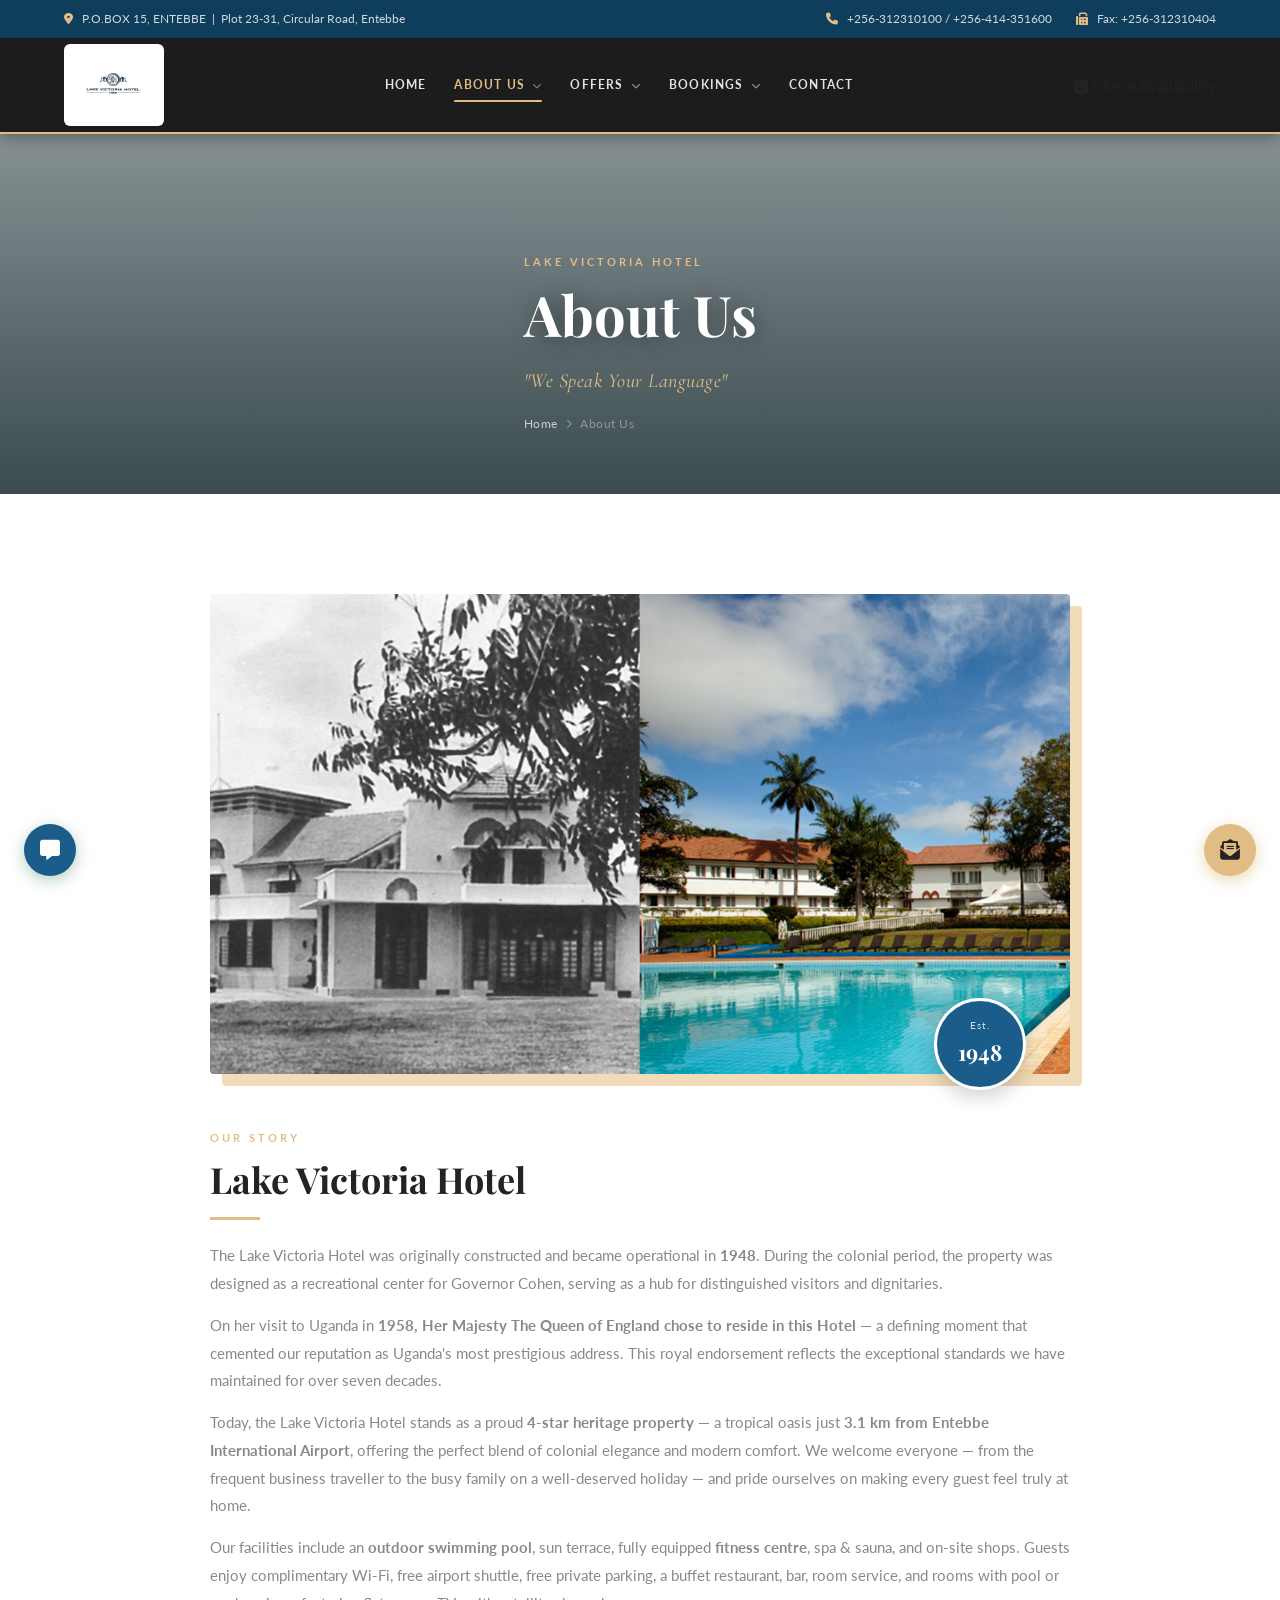
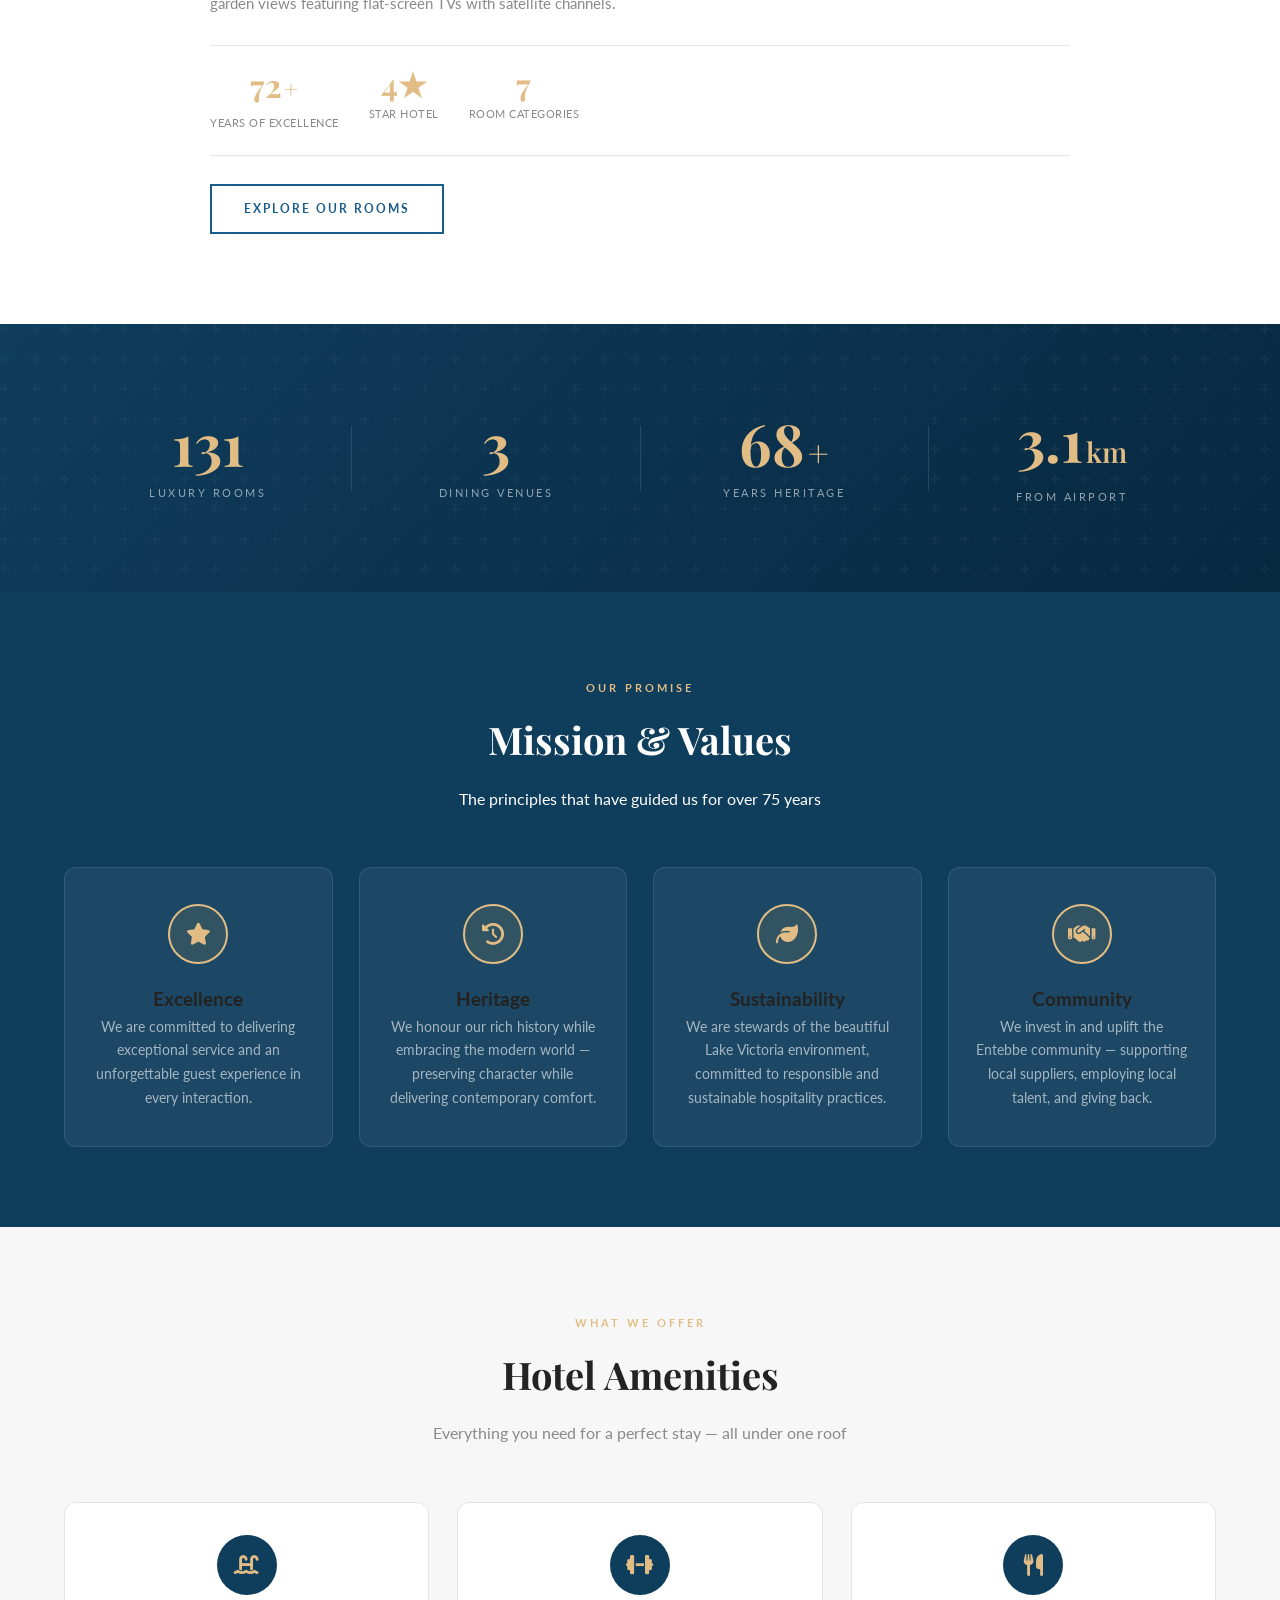
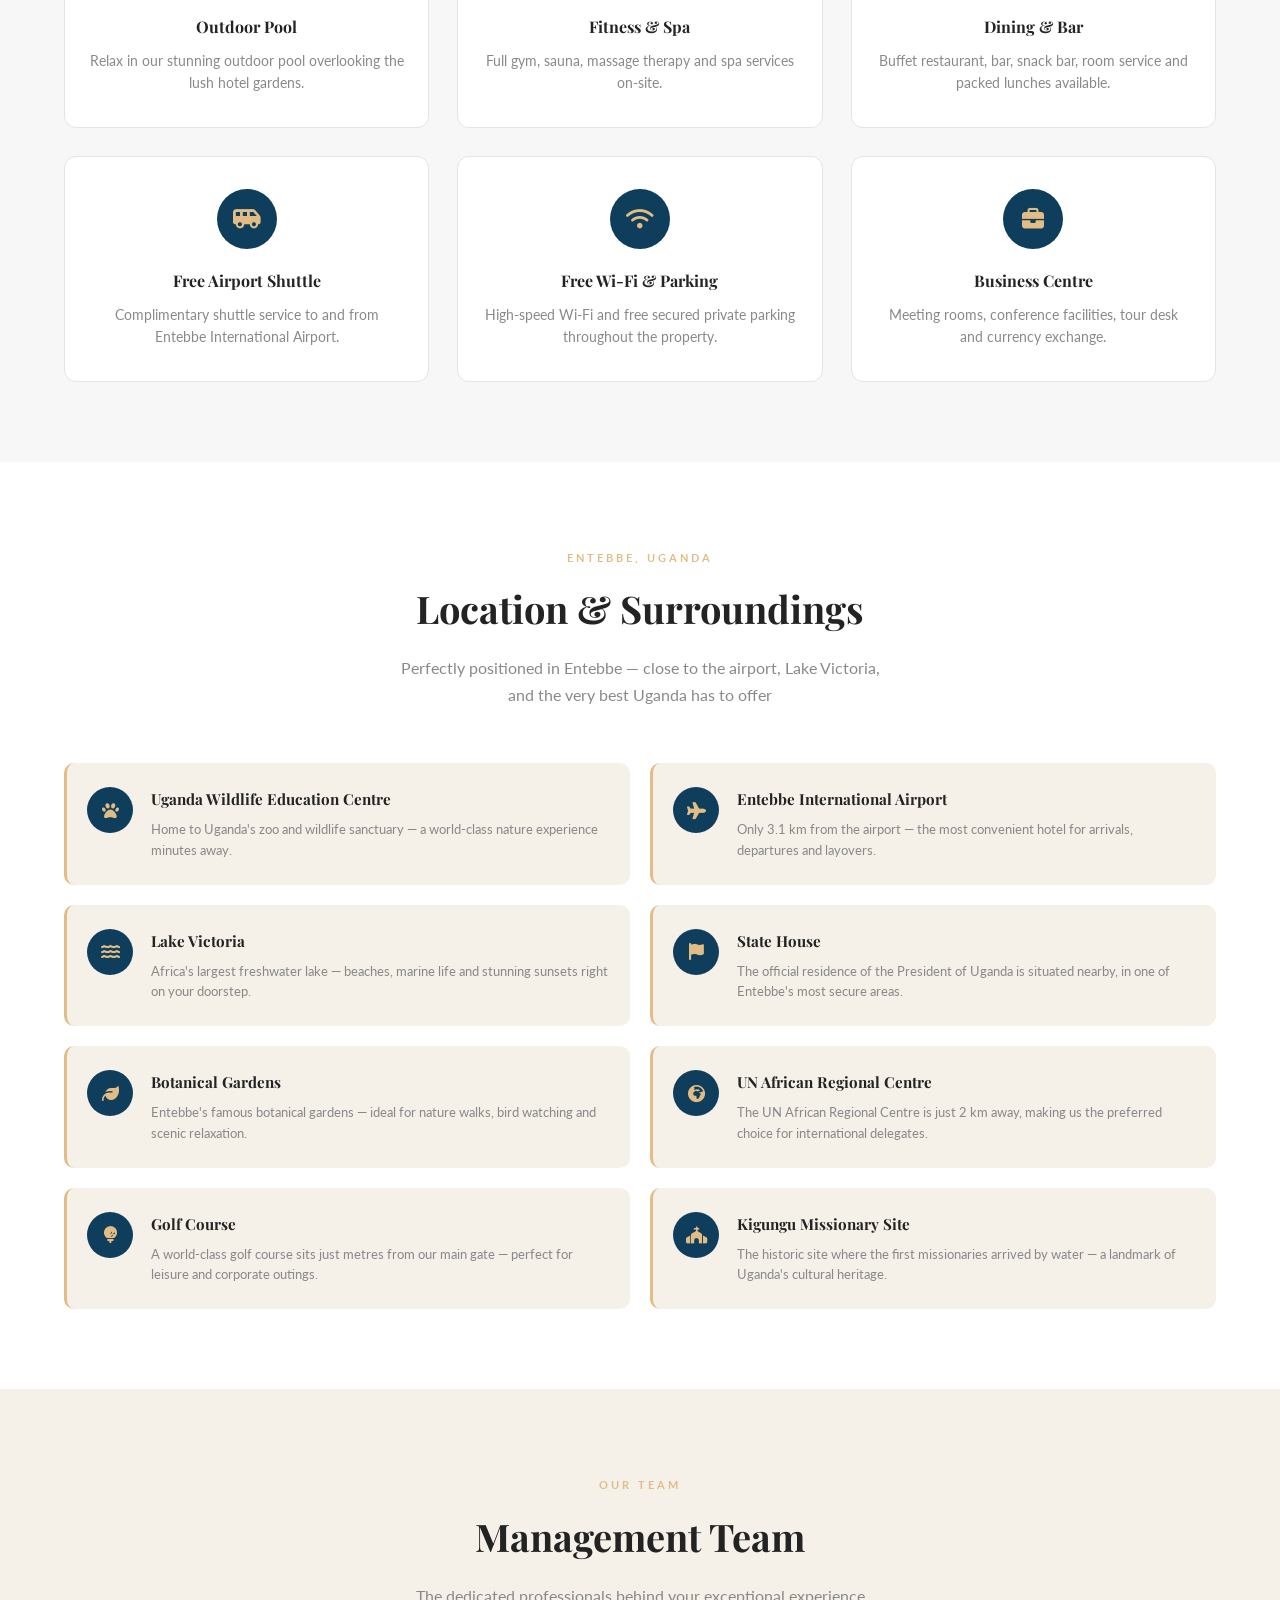
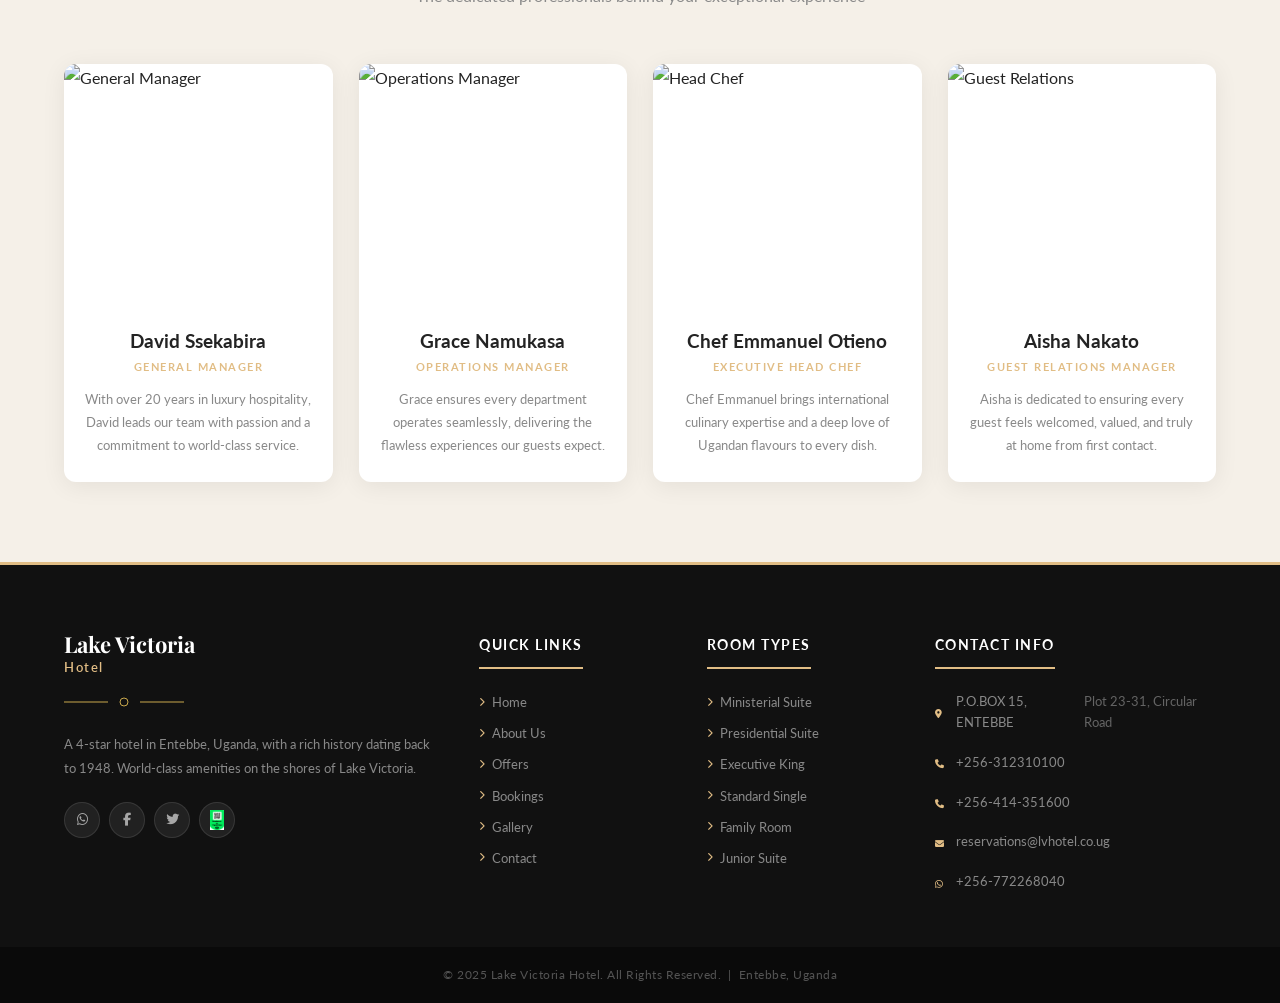
==== commit 72f73028: "Add files via upload" ====
--- a/about.html
+++ b/about.html
@@ -5,7 +5,7 @@
     <meta name="viewport" content="width=device-width, initial-scale=1.0">
     <title>About Us | Lake Victoria Hotel</title>
     <meta name="description" content="Discover the rich history and heritage of Lake Victoria Hotel, Entebbe's premier 4-star destination since 1948.">
-    <meta name="theme-color" content="#2c6e49">
+    <meta name="theme-color" content="#1a5c8a">
     <meta property="og:title" content="About Us | Lake Victoria Hotel">
     <meta property="og:description" content="Discover the rich history and heritage of Lake Victoria Hotel, Entebbe's premier 4-star destination since 1948.">
     <meta property="og:type" content="website">
@@ -53,7 +53,14 @@
                                 <li><a href="about.html#management">Management Team</a></li>
                             </ul>
                         </li>
-                        <li><a href="offers.html" class="nav-link">Offers</a></li>
+                        <li class="has-dropdown">
+                            <a href="offers.html" class="nav-link">Offers <i class="fas fa-chevron-down fa-xs"></i></a>
+                            <ul class="dropdown">
+                                <li><a href="offers.html">Offers &amp; Packages</a></li>
+                                <li><a href="dining.html">Dining</a></li>
+                                <li><a href="gallery.html">Gallery</a></li>
+                            </ul>
+                        </li>
                         <li class="has-dropdown">
                             <a href="bookings.html" class="nav-link">Bookings <i class="fas fa-chevron-down fa-xs"></i></a>
                             <ul class="dropdown">
@@ -66,14 +73,6 @@
                                 <li><a href="bookings.html#junior">Junior Suite</a></li>
                             </ul>
                         </li>
-                        <li class="has-dropdown">
-                            <a href="dining.html" class="nav-link">Dining <i class="fas fa-chevron-down fa-xs"></i></a>
-                            <ul class="dropdown">
-                                <li><a href="dining.html#buffet">Buffet Restaurant</a></li>
-                                <li><a href="dining.html#menu">Menu</a></li>
-                            </ul>
-                        </li>
-                        <li><a href="gallery.html" class="nav-link">Gallery</a></li>
                         <li><a href="contact.html" class="nav-link">Contact</a></li>
                     </ul>
                 </nav>
@@ -150,7 +149,7 @@
         <div class="container">
             <div class="stats-banner-grid">
                 <div class="stats-banner-item">
-                    <div class="sb-num-wrap"><span class="sb-num counter" data-target="28">0</span></div>
+                    <div class="sb-num-wrap"><span class="sb-num counter" data-target="144">0</span></div>
                     <span class="sb-label">Luxury Rooms</span>
                 </div>
                 <div class="stats-banner-divider"></div>
@@ -378,8 +377,8 @@
                 <p>A 4-star hotel in Entebbe, Uganda, with a rich history dating back to 1948. World-class amenities on the shores of Lake Victoria.</p>
                 <div class="footer-social">
                     <a href="https://wa.me/256772268040" target="_blank" rel="noopener" aria-label="WhatsApp"><i class="fab fa-whatsapp"></i></a>
-                    <a href="#" target="_blank" rel="noopener" aria-label="Facebook"><i class="fab fa-facebook-f"></i></a>
-                    <a href="#" target="_blank" rel="noopener" aria-label="Twitter"><i class="fab fa-twitter"></i></a>
+                    <a href="https://www.facebook.com/LakeVictoriaHotelEntebbe" target="_blank" rel="noopener" aria-label="Facebook"><i class="fab fa-facebook-f"></i></a>
+                    <a href="https://twitter.com/LakeVictoriaHo1" target="_blank" rel="noopener" aria-label="Twitter"><i class="fab fa-twitter"></i></a>
                     <a href="#" aria-label="TripAdvisor" id="sfTripAdvisor"><img src="assets/tripadvisor-badge.png" alt="TripAdvisor" style="width:20px;height:20px;object-fit:contain;"></a>
                 </div>
             </div>
@@ -455,6 +454,40 @@
         </div>
     </div>
 
+    <!-- Inquiry Widget -->
+    <button class="inq-float-btn" id="inquiryBtn" title="Send an Inquiry"><i class="fas fa-envelope-open-text"></i></button>
+    <div class="inq-overlay" id="inquiryOverlay"></div>
+    <div class="inq-modal" id="inquiryModal">
+        <button class="inq-close" id="inquiryClose">&times;</button>
+        <div class="inq-content" id="inquiryForm">
+            <div class="inq-header">
+                <div class="inq-header-icon"><i class="fas fa-envelope-open-text"></i></div>
+                <div class="inq-header-text">
+                    <h3>Send an Inquiry</h3>
+                    <p>We respond within 24 hours</p>
+                </div>
+            </div>
+            <input type="text" id="inqName" placeholder="Full Name *">
+            <input type="email" id="inqEmail" placeholder="Email Address *">
+            <input type="tel" id="inqPhone" placeholder="Phone Number">
+            <select id="inqSubject">
+                <option value="">Type of Inquiry</option>
+                <option value="Room Reservation">Room Reservation</option>
+                <option value="Event &amp; Conference">Event &amp; Conference</option>
+                <option value="Dining Enquiry">Dining Enquiry</option>
+                <option value="General Information">General Information</option>
+                <option value="Other">Other</option>
+            </select>
+            <textarea id="inqMessage" rows="4" placeholder="Your message *"></textarea>
+            <button class="inq-submit" id="inqSubmitBtn"><i class="fas fa-paper-plane"></i> Send Inquiry</button>
+        </div>
+        <div class="inq-success" id="inquirySuccess" style="display:none">
+            <i class="fas fa-check-circle"></i>
+            <h3>Inquiry Sent!</h3>
+            <p>Thank you! Our team will get back to you within 24 hours.</p>
+        </div>
+    </div>
+
     <script src="js/site-config.js"></script>
     <script src="js/main.js"></script>
 </body>
--- a/css/style.css
+++ b/css/style.css
@@ -10,10 +10,10 @@
 }
 
 :root {
-    --green:       #2c6e49;
-    --green-dark:  #1e4d33;
-    --green-light: #d4edda;
-    --green-mid:   #3a8a5f;
+    --green:       #1a5c8a;
+    --green-dark:  #0f3d5c;
+    --green-light: #d0e8f5;
+    --green-mid:   #2478a8;
     --gold:        #e1bd85;
     --gold-dark:   #c9a060;
     --gold-light:  #f2dbb8;
@@ -750,7 +750,7 @@
    NEWS MARQUEE TICKER
    ============================================= */
 .news-marquee {
-    background: linear-gradient(135deg, var(--green-dark) 0%, #0f3322 100%);
+    background: linear-gradient(135deg, var(--green-dark) 0%, #082840 100%);
     position: relative;
     z-index: 40;
     overflow: hidden;
@@ -1034,9 +1034,11 @@
 
 .about-grid {
     display: grid;
-    grid-template-columns: 1fr 1fr;
-    gap: 70px;
-    align-items: center;
+    grid-template-columns: 1fr;
+    gap: 48px;
+    align-items: center;
+    max-width: 860px;
+    margin: 0 auto;
 }
 
 .about-image-wrap {
@@ -1047,7 +1049,8 @@
     width: 100%;
     height: 480px;
     object-fit: cover;
-    box-shadow: 22px 22px 0 var(--gold-light);
+    object-position: center top;
+    box-shadow: 12px 12px 0 var(--gold-light);
     border-radius: 4px;
 }
 
@@ -1148,7 +1151,7 @@
    STATS BANNER
    ============================================= */
 .stats-banner {
-    background: linear-gradient(135deg, var(--green-dark) 0%, #0f3322 100%);
+    background: linear-gradient(135deg, var(--green-dark) 0%, #082840 100%);
     padding: 70px 0;
     position: relative;
     overflow: hidden;
@@ -3295,13 +3298,210 @@
 
 
 /* ==============================================
+   CONTACT PAGE — Quick Strip
+   ============================================= */
+.contact-quick-strip {
+    background: var(--white);
+    border-bottom: 1px solid var(--border);
+    padding: 32px 0;
+    box-shadow: 0 4px 20px rgba(0,0,0,0.06);
+}
+
+.cqs-grid {
+    display: grid;
+    grid-template-columns: repeat(4, 1fr);
+    gap: 0;
+    divide: 1px solid var(--border);
+}
+
+.cqs-item {
+    display: flex;
+    align-items: flex-start;
+    gap: 14px;
+    padding: 0 28px;
+    border-right: 1px solid var(--border);
+}
+
+.cqs-item:first-child { padding-left: 0; }
+.cqs-item:last-child  { border-right: none; padding-right: 0; }
+
+.cqs-icon {
+    width: 44px;
+    height: 44px;
+    border-radius: 50%;
+    background: var(--green-dark);
+    color: var(--gold);
+    display: flex;
+    align-items: center;
+    justify-content: center;
+    font-size: 17px;
+    flex-shrink: 0;
+    margin-top: 2px;
+}
+
+.cqs-body {
+    display: flex;
+    flex-direction: column;
+    gap: 2px;
+}
+
+.cqs-label {
+    font-size: 11px;
+    font-weight: 700;
+    letter-spacing: 1px;
+    text-transform: uppercase;
+    color: var(--gold);
+    font-family: var(--font-body);
+}
+
+.cqs-value {
+    font-family: var(--font-body);
+    font-size: 14px;
+    font-weight: 700;
+    color: var(--dark);
+    text-decoration: none;
+    line-height: 1.3;
+    transition: color 0.2s;
+}
+
+a.cqs-value:hover { color: var(--green); }
+
+.cqs-sub {
+    font-family: var(--font-body);
+    font-size: 13px;
+    color: var(--gray);
+    text-decoration: none;
+    line-height: 1.4;
+    transition: color 0.2s;
+}
+
+a.cqs-sub:hover { color: var(--green); }
+
+@media (max-width: 992px) {
+    .cqs-grid { grid-template-columns: repeat(2, 1fr); gap: 20px; }
+    .cqs-item { padding: 0; border-right: none; }
+}
+
+@media (max-width: 576px) {
+    .cqs-grid { grid-template-columns: 1fr; gap: 20px; }
+    .contact-quick-strip { padding: 24px 0; }
+}
+
+/* ==============================================
+   CONTACT PAGE — Social Media Section
+   ============================================= */
+.contact-social-section {
+    background: var(--white);
+    padding: 48px 0 40px;
+    border-top: 1px solid var(--border);
+    border-bottom: none;
+}
+
+.contact-social-header {
+    text-align: center;
+    margin-bottom: 32px;
+}
+
+.contact-social-header h2 {
+    font-family: var(--font-heading);
+    font-size: 28px;
+    color: var(--dark);
+    font-weight: 700;
+    margin-top: 6px;
+}
+
+.contact-social-grid {
+    display: grid;
+    grid-template-columns: repeat(4, 1fr);
+    gap: 14px;
+}
+
+.csm-card {
+    display: flex;
+    align-items: center;
+    gap: 14px;
+    padding: 16px 18px;
+    border-radius: 12px;
+    text-decoration: none;
+    transition: transform 0.25s, box-shadow 0.25s;
+    box-shadow: 0 2px 12px rgba(0,0,0,0.07);
+    position: relative;
+    overflow: hidden;
+}
+
+.csm-card:hover {
+    transform: translateY(-3px);
+    box-shadow: 0 8px 24px rgba(0,0,0,0.13);
+}
+
+.csm-icon {
+    width: 44px;
+    height: 44px;
+    border-radius: 50%;
+    background: rgba(255,255,255,0.25);
+    display: flex;
+    align-items: center;
+    justify-content: center;
+    font-size: 19px;
+    color: var(--white);
+    flex-shrink: 0;
+}
+
+.csm-body {
+    display: flex;
+    flex-direction: column;
+    gap: 2px;
+    flex: 1;
+}
+
+.csm-platform {
+    font-family: var(--font-body);
+    font-size: 14px;
+    font-weight: 700;
+    color: var(--white);
+    line-height: 1.2;
+}
+
+.csm-handle {
+    font-family: var(--font-body);
+    font-size: 12px;
+    color: rgba(255,255,255,0.8);
+}
+
+.csm-arrow {
+    color: rgba(255,255,255,0.6);
+    font-size: 13px;
+    flex-shrink: 0;
+    transition: transform 0.2s;
+}
+
+.csm-card:hover .csm-arrow { transform: translateX(4px); }
+
+/* Brand colours */
+.csm-facebook    { background: linear-gradient(135deg, #1877f2, #0d5dbf); }
+.csm-twitter     { background: linear-gradient(135deg, #1da1f2, #0d8ed9); }
+.csm-instagram   { background: linear-gradient(135deg, #f09433, #e6683c, #dc2743, #cc2366, #bc1888); }
+.csm-whatsapp    { background: linear-gradient(135deg, #25d366, #128c4a); }
+.csm-youtube     { background: linear-gradient(135deg, #ff0000, #cc0000); }
+.csm-linkedin    { background: linear-gradient(135deg, #0077b5, #005885); }
+.csm-tripadvisor { background: linear-gradient(135deg, #34e0a1, #00aa6c); }
+
+@media (max-width: 992px) {
+    .contact-social-grid { grid-template-columns: repeat(2, 1fr); }
+}
+
+@media (max-width: 480px) {
+    .contact-social-grid { grid-template-columns: 1fr; }
+}
+
+/* ==============================================
    CONTACT PAGE — Info Cards
    ============================================= */
 .contact-info-grid {
     display: grid;
     grid-template-columns: repeat(4, 1fr);
     gap: 22px;
-    margin-top: 50px;
+    margin-top: 0;
 }
 
 .contact-info-card {
@@ -4600,3 +4800,234 @@
         transform: translateY(0);
     }
 }
+
+/* =============================================
+   Inquiry Widget
+   ============================================= */
+
+.inq-float-btn {
+    position: fixed;
+    bottom: 24px;
+    right: 24px;
+    width: 52px;
+    height: 52px;
+    border-radius: 50%;
+    background: var(--gold);
+    color: var(--dark);
+    border: none;
+    font-size: 20px;
+    display: flex;
+    align-items: center;
+    justify-content: center;
+    box-shadow: 0 4px 16px rgba(201,168,76,0.45);
+    z-index: 9000;
+    cursor: pointer;
+    transition: background 0.3s, transform 0.3s, box-shadow 0.3s;
+    animation: inqPulse 3s ease-in-out infinite;
+}
+
+.inq-float-btn:hover {
+    background: var(--gold-dark);
+    transform: scale(1.1);
+    box-shadow: 0 6px 24px rgba(201,168,76,0.6);
+    animation: none;
+}
+
+@keyframes inqPulse {
+    0%, 100% { box-shadow: 0 4px 16px rgba(201,168,76,0.45); }
+    50% { box-shadow: 0 4px 24px rgba(201,168,76,0.65), 0 0 0 8px rgba(201,168,76,0.12); }
+}
+
+.inq-overlay {
+    position: fixed;
+    inset: 0;
+    background: rgba(0,0,0,0.5);
+    z-index: 9001;
+    opacity: 0;
+    visibility: hidden;
+    transition: opacity 0.3s, visibility 0.3s;
+}
+
+.inq-overlay.active {
+    opacity: 1;
+    visibility: visible;
+}
+
+.inq-modal {
+    position: fixed;
+    right: 24px;
+    bottom: 90px;
+    width: 92%;
+    max-width: 380px;
+    background: var(--white);
+    border-radius: 16px;
+    padding: 32px 28px 28px;
+    z-index: 9002;
+    opacity: 0;
+    visibility: hidden;
+    transform: translateY(20px);
+    transition: opacity 0.35s, visibility 0.35s, transform 0.35s;
+    box-shadow: 0 20px 60px rgba(0,0,0,0.2);
+}
+
+.inq-modal.active {
+    opacity: 1;
+    visibility: visible;
+    transform: translateY(0);
+}
+
+.inq-close {
+    position: absolute;
+    top: 12px;
+    right: 16px;
+    background: none;
+    border: none;
+    font-size: 28px;
+    color: var(--gray);
+    cursor: pointer;
+    line-height: 1;
+    transition: color 0.2s;
+}
+
+.inq-close:hover { color: var(--dark); }
+
+.inq-header {
+    display: flex;
+    align-items: center;
+    gap: 12px;
+    margin-bottom: 18px;
+}
+
+.inq-header-icon {
+    width: 42px;
+    height: 42px;
+    border-radius: 50%;
+    background: var(--gold);
+    display: flex;
+    align-items: center;
+    justify-content: center;
+    color: var(--dark);
+    font-size: 17px;
+    flex-shrink: 0;
+}
+
+.inq-header-text h3 {
+    font-family: var(--font-heading);
+    font-size: 20px;
+    color: var(--dark);
+    font-weight: 700;
+    line-height: 1.2;
+}
+
+.inq-header-text p {
+    font-size: 13px;
+    color: var(--gray);
+    margin: 0;
+}
+
+.inq-content input,
+.inq-content select,
+.inq-content textarea {
+    width: 100%;
+    padding: 10px 13px;
+    border: 1.5px solid var(--border);
+    border-radius: 8px;
+    font-family: var(--font-body);
+    font-size: 14px;
+    color: var(--dark);
+    background: var(--white);
+    margin-bottom: 10px;
+    transition: border-color 0.2s;
+    outline: none;
+}
+
+.inq-content select {
+    appearance: none;
+    background-image: url("data:image/svg+xml,%3Csvg xmlns='http://www.w3.org/2000/svg' width='12' height='8' viewBox='0 0 12 8'%3E%3Cpath d='M1 1l5 5 5-5' stroke='%23898989' stroke-width='1.5' fill='none' stroke-linecap='round'/%3E%3C/svg%3E");
+    background-repeat: no-repeat;
+    background-position: right 13px center;
+    padding-right: 36px;
+    cursor: pointer;
+}
+
+.inq-content input:focus,
+.inq-content select:focus,
+.inq-content textarea:focus {
+    border-color: var(--gold);
+}
+
+.inq-content textarea { resize: vertical; min-height: 80px; }
+
+.inq-submit {
+    width: 100%;
+    margin-top: 4px;
+    padding: 12px 20px;
+    background: var(--green);
+    color: var(--white);
+    border: none;
+    border-radius: 8px;
+    font-family: var(--font-body);
+    font-size: 14px;
+    font-weight: 700;
+    letter-spacing: 0.5px;
+    cursor: pointer;
+    transition: background 0.3s, transform 0.2s;
+    display: flex;
+    align-items: center;
+    justify-content: center;
+    gap: 8px;
+}
+
+.inq-submit:hover { background: var(--green-dark); transform: translateY(-1px); }
+.inq-submit:disabled { opacity: 0.7; cursor: not-allowed; transform: none; }
+
+.inq-success {
+    text-align: center;
+    padding: 24px 10px;
+}
+
+.inq-success i {
+    font-size: 48px;
+    color: var(--gold);
+    margin-bottom: 14px;
+}
+
+.inq-success h3 {
+    font-family: var(--font-heading);
+    font-size: 20px;
+    color: var(--dark);
+    margin-bottom: 6px;
+}
+
+.inq-success p {
+    font-size: 13px;
+    color: var(--gray);
+    line-height: 1.6;
+}
+
+@keyframes inqShake {
+    0%, 100% { transform: translateX(0); }
+    20%, 60% { transform: translateX(-6px); }
+    40%, 80% { transform: translateX(6px); }
+}
+
+.inq-shake { animation: inqShake 0.4s ease; }
+
+@media (max-width: 576px) {
+    .inq-float-btn {
+        bottom: 80px;
+        right: 16px;
+        width: 46px;
+        height: 46px;
+        font-size: 18px;
+    }
+
+    .inq-modal {
+        right: 0;
+        bottom: 0;
+        width: 100%;
+        max-width: 100%;
+        border-radius: 20px 20px 0 0;
+        padding: 28px 20px 24px;
+    }
+}
